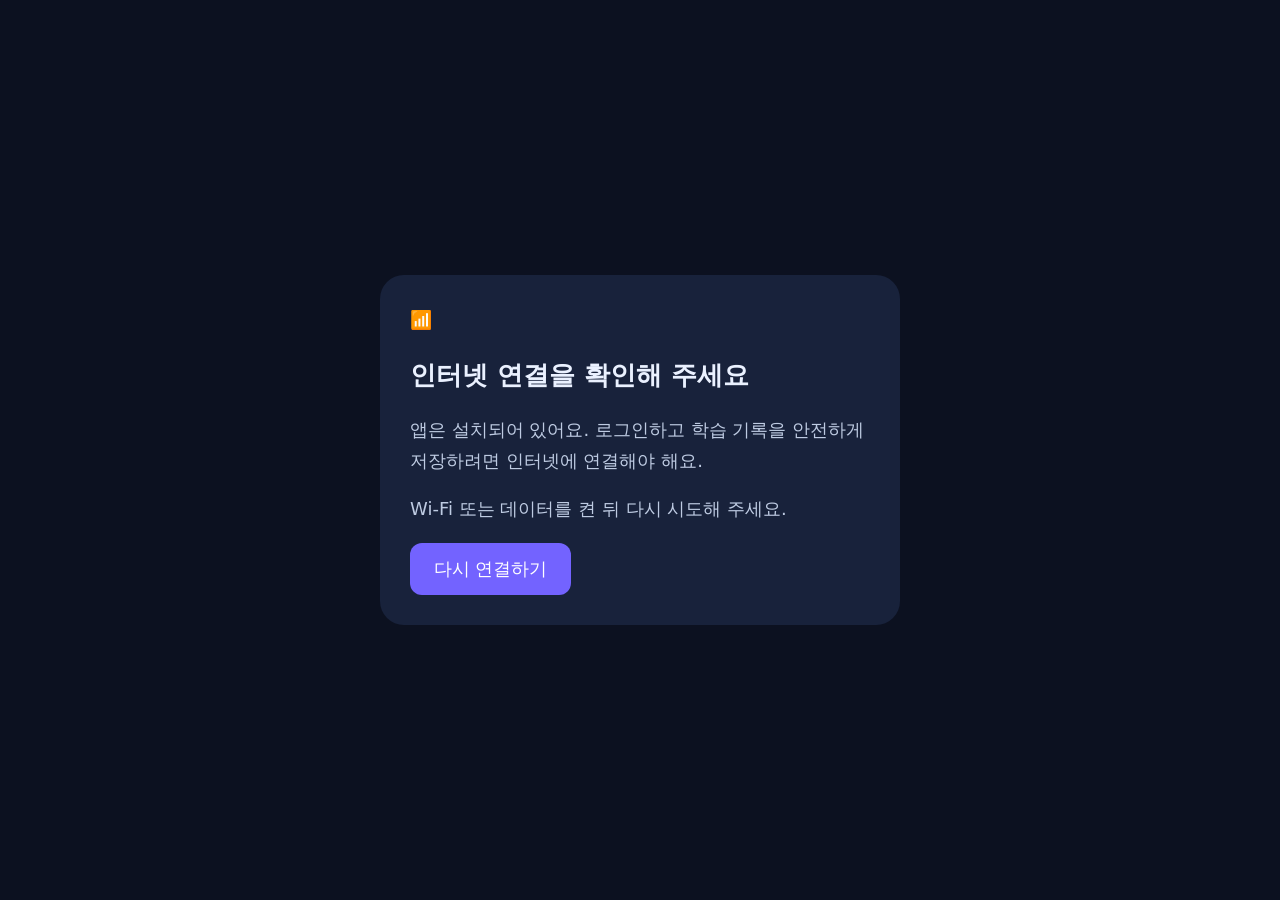
==== offline.html @ f6e74b42 "Publish Hanja Tier PWA with independent Firebase and self-study rankings" ====
<!doctype html>
<html lang="ko"><head><meta charset="utf-8"><meta name="viewport" content="width=device-width, initial-scale=1"><meta name="theme-color" content="#0c1120"><title>인터넷 연결 확인 · 한자 티어</title><style>body{margin:0;background:#0c1120;color:#eaf1ff;font:18px/1.7 system-ui,sans-serif;min-height:100vh;display:grid;place-items:center}main{max-width:460px;margin:24px;padding:30px;background:#18223b;border-radius:24px}h1{font-size:26px}p{color:#becbe2}button{padding:14px 24px;border:0;border-radius:12px;background:#7363ff;color:white;font-size:18px;cursor:pointer}</style></head><body><main><span aria-hidden="true">📶</span><h1>인터넷 연결을 확인해 주세요</h1><p>앱은 설치되어 있어요. 로그인하고 학습 기록을 안전하게 저장하려면 인터넷에 연결해야 해요.</p><p>Wi-Fi 또는 데이터를 켠 뒤 다시 시도해 주세요.</p><button id="retry">다시 연결하기</button></main><script>document.getElementById('retry').onclick=()=>location.reload();</script></body></html>
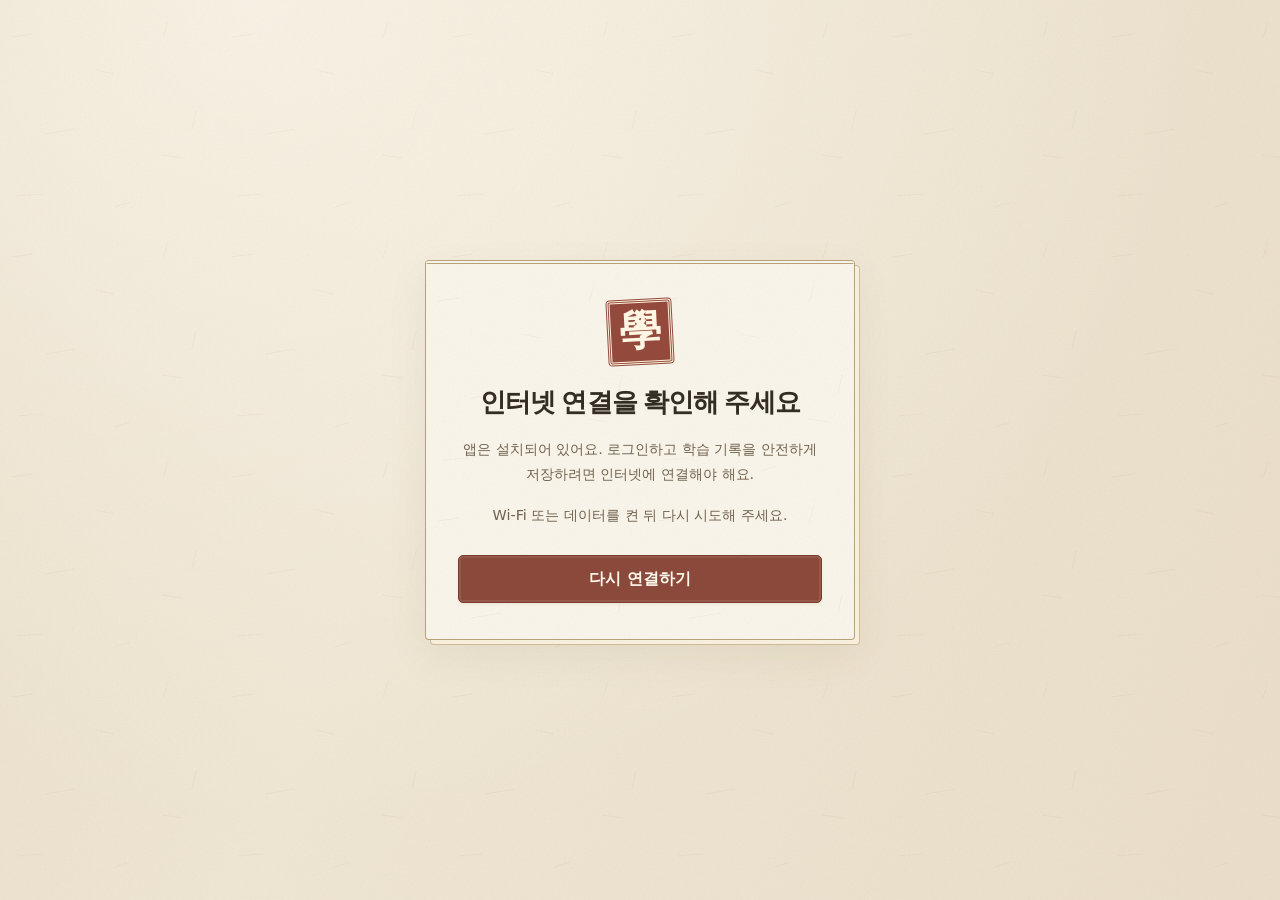
==== commit f5e910b3: "Style Hanja Tier with warm hanji paper, ink typography and seal accents" ====
--- a/offline.html
+++ b/offline.html
@@ -1,2 +1,2 @@
-<!doctype html>
-<html lang="ko"><head><meta charset="utf-8"><meta name="viewport" content="width=device-width, initial-scale=1"><meta name="theme-color" content="#0c1120"><title>인터넷 연결 확인 · 한자 티어</title><style>body{margin:0;background:#0c1120;color:#eaf1ff;font:18px/1.7 system-ui,sans-serif;min-height:100vh;display:grid;place-items:center}main{max-width:460px;margin:24px;padding:30px;background:#18223b;border-radius:24px}h1{font-size:26px}p{color:#becbe2}button{padding:14px 24px;border:0;border-radius:12px;background:#7363ff;color:white;font-size:18px;cursor:pointer}</style></head><body><main><span aria-hidden="true">📶</span><h1>인터넷 연결을 확인해 주세요</h1><p>앱은 설치되어 있어요. 로그인하고 학습 기록을 안전하게 저장하려면 인터넷에 연결해야 해요.</p><p>Wi-Fi 또는 데이터를 켠 뒤 다시 시도해 주세요.</p><button id="retry">다시 연결하기</button></main><script>document.getElementById('retry').onclick=()=>location.reload();</script></body></html>
+<!doctype html>
+<html lang="ko"><head><meta charset="utf-8"><meta name="viewport" content="width=device-width, initial-scale=1"><meta name="theme-color" content="#efe5d2"><title>인터넷 연결 확인 · 한자 티어</title><link rel="stylesheet" href="css/hanja.css"></head><body><div class="center"><main class="auth-card"><span class="brand-mark large" aria-hidden="true">學</span><h1 style="font-size:1.65rem;letter-spacing:-.03em">인터넷 연결을 확인해 주세요</h1><p class="note">앱은 설치되어 있어요. 로그인하고 학습 기록을 안전하게 저장하려면 인터넷에 연결해야 해요.</p><p class="note">Wi-Fi 또는 데이터를 켠 뒤 다시 시도해 주세요.</p><button class="btn primary" id="retry">다시 연결하기</button></main></div><script>document.getElementById('retry').onclick=()=>location.reload();</script></body></html>
--- a/css/hanja.css
+++ b/css/hanja.css
@@ -0,0 +1,155 @@
+/* 한지 서당: 따뜻한 종이, 먹빛 글씨, 인장과 쑥빛 강조색 */
+:root {
+  color-scheme: light;
+  --bg: #efe5d2;
+  --card: #faf5e9;
+  --card2: #eee3ce;
+  --line: #c9b995;
+  --text: #332d25;
+  --muted: #70624f;
+  --accent: #8b493b;
+  --accent2: #a65c45;
+  --good: #415d49;
+  --bad: #923d32;
+  --c-gold: #845329;
+  --serif: "Batang", "바탕", "Noto Serif KR", "Songti SC", serif;
+  --paper-grain: url("data:image/svg+xml,%3Csvg xmlns='http://www.w3.org/2000/svg' width='220' height='220' viewBox='0 0 220 220'%3E%3Cfilter id='n'%3E%3CfeTurbulence type='fractalNoise' baseFrequency='.62' numOctaves='3' stitchTiles='stitch'/%3E%3CfeColorMatrix type='saturate' values='0'/%3E%3C/filter%3E%3Crect width='100%25' height='100%25' filter='url(%23n)' opacity='.065'/%3E%3Cg stroke='%23816b42' stroke-width='.5' opacity='.12'%3E%3Cpath d='M12 37l21-3m63 36l18 4m54-53l-5 17M45 134l30-5m87 26l21 3M17 196l26-2m72 13l15-5m66-91l-4 18'/%3E%3C/g%3E%3C/svg%3E");
+}
+* { box-sizing: border-box; }
+html, body { margin: 0; min-height: 100%; color: var(--text); background: var(--bg); font-family: "Apple SD Gothic Neo", "Malgun Gothic", system-ui, sans-serif; line-height: 1.6; }
+body { background-image: var(--paper-grain), radial-gradient(ellipse at 20% 0, #fffaf0a6, transparent 65%), linear-gradient(110deg, #dacbb044, transparent 35%, #c6b18a22); }
+::selection { background: #d9c4a3; color: #332d25; }
+button, input, select { font: inherit; color: inherit; }
+button { cursor: pointer; }
+button:focus-visible, a:focus-visible, input:focus-visible, select:focus-visible { outline: 3px solid #526e5a; outline-offset: 3px; }
+.hidden { display: none !important; }
+.muted, .note { color: var(--muted); }
+.note { font-size: .9rem; line-height: 1.8; }
+.err { color: var(--bad); min-height: 1.2em; }
+.screen { min-height: 80vh; }
+.center { min-height: 100vh; display: flex; flex-direction: column; align-items: center; justify-content: center; padding: 24px; }
+
+/* 인장색 버튼과 종이 위의 입력란 */
+.btn { display: inline-flex; align-items: center; justify-content: center; gap: .4em; border: 1px solid #b8a580; background: #f4ecd9; border-radius: 5px; padding: .65em 1.1em; font-weight: 700; color: var(--text); box-shadow: 0 1px 1px #64522e0d; transition: background .15s, border-color .15s; }
+.btn:hover { border-color: #8a7554; background: #e8dac0; }
+.btn:disabled { opacity: .48; cursor: not-allowed; }
+.btn.primary { background: var(--accent); color: #fff8ec; border-color: #7b3c30; box-shadow: inset 0 0 0 2px #fff5df16, 0 2px 3px #70443112; }
+.btn.primary:hover { background: #743a2f; }
+.btn.good { background: var(--good); color: #fff8ec; border-color: #344c3a; }
+.btn.good:hover { background: #334b39; }
+.btn.ghost { background: transparent; }
+.btn.ghost:hover { background: #e9dcc5; }
+.btn.lg { padding: .85em 1.25em; font-size: 1.05rem; }
+.btn.sm { font-size: .84rem; padding: .5em .7em; }
+input, select { width: 100%; border: 1px solid #b6a37e; border-radius: 4px; background: #fffaf0; padding: .75em; margin-top: 6px; accent-color: var(--accent); }
+input::placeholder { color: #81715b; }
+label { display: block; margin: 15px 0; color: var(--muted); font-size: .92rem; }
+h1, h2, h3 { font-family: var(--serif); line-height: 1.5; font-weight: 700; letter-spacing: -.035em; word-break: keep-all; }
+h2 { margin-top: 0; }
+h3 { margin-top: 0; font-size: 1.18rem; }
+p { line-height: 1.8; }
+.panel { border: 1px solid var(--line); background-color: var(--card); background-image: var(--paper-grain); border-radius: 6px; padding: 26px; margin-bottom: 18px; box-shadow: 0 3px 10px #69543508, inset 0 0 24px #bd9f6608; }
+.page { max-width: 1100px; padding: 28px 24px 60px; margin: auto; }
+.grid2 { display: grid; grid-template-columns: 1fr 1fr; gap: 16px; }
+.grid2 .panel { margin-bottom: 0; }
+
+/* 낙관 모양의 표식과 서책 같은 표지 */
+.brand-mark { display: inline-flex; align-items: center; justify-content: center; width: 38px; height: 38px; border: 3px double #fff2dc; outline: 1px solid #934a3d; border-radius: 3px; background: #934a3d; color: #fff5e3; font-family: var(--serif); font-size: 25px; font-weight: bold; transform: rotate(-3deg); }
+.brand-mark.large { width: 64px; height: 64px; font-size: 42px; margin-bottom: 14px; }
+.brand { display: flex; align-items: center; gap: 13px; font-family: var(--serif); font-size: 1.3rem; font-weight: 800; white-space: nowrap; letter-spacing: .035em; }
+.topbar { display: flex; align-items: center; gap: 12px; padding: 18px max(22px,calc((100vw - 1052px)/2)); background-color: #f7efde; background-image: var(--paper-grain); border-bottom: 3px double #bcaa87; flex-wrap: wrap; }
+.top-me { margin-left: auto; color: #63543e; }
+.admin-tabs { display: flex; gap: 8px; flex-wrap: wrap; max-width: 1100px; margin: 24px auto 0; padding: 0 24px; }
+.admin-tabs .btn { border-radius: 4px; }
+.auth-card { position: relative; width: min(430px,100%); border: 1px solid #b6a17a; border-top: 4px double #b6a17a; background-color: var(--card); background-image: var(--paper-grain); border-radius: 4px; padding: 36px 32px; text-align: center; box-shadow: 5px 5px 0 -1px #f7eedc, 5px 5px 0 0 #cdbb99, 0 15px 40px #67512b15; }
+.auth-card h1 { margin: 5px 0; font-size: 2rem; letter-spacing: .12em; }
+.auth-card form { text-align: left; }
+.auth-card .btn { width: 100%; margin-top: 12px; }
+.login-chars { font-family: var(--serif); letter-spacing: 16px; font-size: 36px; color: #796542; margin: 22px 0 0; padding-left: 16px; }
+.demo-note { background: #eee0ba; padding: 12px; border-radius: 4px; color: #625025; }
+.a-head { display: flex; align-items: center; gap: 12px; flex-wrap: wrap; }
+.a-head h2 { margin: 0; }
+.sp { flex: 1; }
+.month-pill { display: inline-block; border: 1px solid #b7a78b; background: #eee3cf; border-radius: 3px; color: #6f5034; padding: 5px 12px; font-size: .8rem; font-weight: 700; letter-spacing: .03em; }
+.foot { display: flex; justify-content: flex-end; align-items: center; gap: 12px; margin-top: 24px; flex-wrap: wrap; }
+.tbl { width: 100%; border-collapse: collapse; font-size: .92rem; }
+.tbl th { text-align: left; color: #695739; font-weight: 700; white-space: nowrap; background: #ede2cc80; }
+.tbl th, .tbl td { padding: 15px 10px; border-bottom: 1px solid #d8c9ac; }
+.tbl td { white-space: nowrap; }
+.tbl tbody tr:hover { background: #e8dac233; }
+.empty { text-align: center !important; color: var(--muted); padding: 36px !important; }
+.modal-bg { position: fixed; inset: 0; background: #32271988; display: flex; align-items: center; justify-content: center; z-index: 80; padding: 20px; }
+.modal { background-color: var(--card); background-image: var(--paper-grain); border: 3px double #bca982; border-radius: 5px; padding: 28px; width: min(480px,100%); max-height: 90vh; overflow-y: auto; box-shadow: 0 14px 60px #30230f30; }
+.modal.wide { width: min(820px,100%); }
+#toast-root { position: fixed; bottom: 24px; left: 50%; transform: translateX(-50%); z-index: 100; width: min(90vw,520px); }
+.toast { padding: 14px 20px; background: #e3e8d8; color: #344b35; border: 1px solid #99ad8d; border-radius: 5px; margin-top: 8px; box-shadow: 0 4px 20px #493a1e22; }
+.toast.bad { background: #f3e1d5; color: #81372b; border-color: #cda28a; }
+#settings-form { max-width: 520px; }
+
+/* 한자 학습: 먹빛 글씨와 옅은 습자 격자 */
+.hj-steps { display: flex; gap: 6px; margin-bottom: 14px; flex-wrap: wrap; }
+.hj-steps span { padding: .3em .8em; border: 1px solid #d3c3a3; border-radius: 3px; background: #eee4d0; color: #766449; font-size: .85em; font-weight: 700; }
+.hj-steps span.on { background: var(--accent); border-color: var(--accent); color: #fff8ec; }
+.hj-steps span.done { background: #e1e6d8; border-color: #abb99b; color: var(--good); }
+.hj-card { display: grid; grid-template-columns: 200px minmax(0,1fr); gap: 24px; align-items: center; background: #f3ead7; border: 1px solid var(--line); border-radius: 4px; padding: 20px; }
+.hj-glyph { width: 200px; height: 200px; background-color: #fcf7eb; border: 1px solid #cbb998; border-radius: 2px; display: flex; align-items: center; justify-content: center; position: relative; overflow: hidden; background-image: linear-gradient(#b39b7040 1px,transparent 1px),linear-gradient(90deg,#b39b7040 1px,transparent 1px),var(--paper-grain); background-size: 100px 100px,100px 100px,220px 220px; background-position: -1px -1px; box-shadow: inset 0 0 20px #b8985d0d; }
+.hj-glyph .static { font-family: var(--serif); font-size: 150px; color: #302a22; line-height: 1; }
+.hj-info { min-width: 0; }
+.hj-info .hun { font-family: var(--serif); font-size: 2em; font-weight: 700; letter-spacing: -.03em; margin-top: 8px; }
+.hj-q { text-align: center; }
+.hj-q .prompt { font-size: 1.1em; color: var(--muted); margin-bottom: 8px; }
+.hj-q .big { font-family: var(--serif); font-size: 5em; font-weight: 700; line-height: 1.3; margin: 12px 0 24px; color: #302a22; }
+.hj-opts { display: grid; grid-template-columns: repeat(2,minmax(0,1fr)); gap: 12px; max-width: 560px; margin: 0 auto; }
+.hj-opts button { border: 1px solid #bbaa87; background: #f6eddb; border-radius: 4px; padding: 18px 10px; font-size: 1.25em; font-weight: 700; color: var(--text); box-shadow: 0 2px 0 #dacbab; }
+.hj-opts button:hover { border-color: #8b493b; background: #eadcc2; }
+.hj-opts button.ok { border-color: var(--good); background: #e1e6d8; }
+.hj-opts button.no { border-color: var(--bad); background: #f1ddd2; }
+.hj-progress { height: 6px; border-radius: 1px; background: #e0d3b8; overflow: hidden; margin: 14px 0 20px; }
+.hj-progress > i { display: block; height: 100%; background: #697b59; }
+.hj-chars { display: grid; grid-template-columns: repeat(auto-fill,minmax(64px,1fr)); gap: 8px; }
+.hj-chars div { background: #f0e6d1; border: 1px solid #d3c3a3; border-radius: 3px; padding: 8px 4px; text-align: center; }
+.hj-chars div b { display: block; font-family: var(--serif); font-size: 1.6em; }
+.hj-chars div span { font-size: .72em; color: var(--muted); }
+.hj-chars button { background: #f7efdf; border-color: #cbb995; box-shadow: 0 2px 1px #78633f0b; }
+.hj-chars button:hover { background: #e8dbc1; border-color: #8f7952; }
+.hj-chars button b { font-family: var(--serif); font-size: 1.7em; font-weight: 500; }
+.hj-words { display: flex; flex-direction: column; gap: 6px; margin-top: 16px; }
+.hj-words > div { display: grid; grid-template-columns: auto auto 1fr; gap: 10px; align-items: baseline; background: #fbf5e9; border: 1px solid #d6c7a9; border-radius: 3px; padding: 9px 12px; }
+.hj-words b { font-family: var(--serif); font-size: 1.35em; font-weight: 700; letter-spacing: .02em; }
+.hj-words b em { font-style: normal; color: #984332; }
+.hj-words .rd { font-weight: 700; }
+.hj-words .mn { color: var(--muted); font-size: .92em; word-break: keep-all; }
+.hj-banner { position: relative; border-top: 4px double #ab9771; background-color: #f4ecd9; background-image: var(--paper-grain),radial-gradient(ellipse at top right,#dac79633,transparent 60%); }
+.hj-banner h2 { font-size: clamp(1.6rem,4vw,2.3rem); margin: 20px 0 10px; }
+.hj-banner > p { color: #706049; }
+.hj-stats { display: grid; grid-template-columns: repeat(4,1fr); gap: 12px; margin: 28px 0 20px; }
+.hj-stats > div { display: flex; flex-direction: column; gap: 7px; padding: 16px; background: #fff9ed88; border: 1px solid #c9b995; border-radius: 4px; box-shadow: inset 0 2px 0 #fdf9f0; }
+.hj-stats small, .hj-stats span { color: #75634b; font-size: .85rem; }
+.hj-stats strong { font-size: 1.45rem; color: #423522; font-family: var(--serif); }
+.hj-focus, .hj-rank { margin-top: 16px; }
+.hj-focus { border-left: 4px solid #8b493b; background-color: #f8efdf; }
+.hj-track-tabs { display: flex; gap: 8px; flex-wrap: wrap; }
+.hj-table-wrap { overflow-x: auto; }
+.hj-me { background: #e3e7d8; }
+.hj-trace .static { color: #c5b99e; pointer-events: none; }
+.hj-trace canvas { position: absolute; inset: 0; width: 200px; height: 200px; touch-action: none; }
+.hj-result { text-align: center; }
+.hj-result .foot { justify-content: center; }
+#hj-answer-form { max-width: 360px; margin: 20px auto; display: grid; gap: 12px; }
+
+@media(max-width:680px) {
+  .page { padding: 20px 14px 40px; } .panel { padding: 20px 16px; }
+  .grid2 { grid-template-columns: 1fr; } .topbar { padding: 14px; gap: 8px; }
+  .brand { font-size: 1.05rem; } .top-me { font-size: .85rem; }
+  .topbar .btn { font-size: .75rem; } .admin-tabs { padding: 0 14px; gap: 5px; }
+  .admin-tabs .btn { font-size: .85rem; padding: .65em .85em; }
+  .modal { padding: 20px; } .auth-card { padding: 30px 22px; }
+  .hj-stats { grid-template-columns: repeat(2,1fr); } .hj-stats > div { padding: 12px; }
+  .hj-table-wrap table { min-width: 460px; }
+}
+@media(max-width:620px) {
+  .hj-card { grid-template-columns: minmax(0,1fr); justify-items: center; text-align: center; padding: 16px; }
+  .hj-info { width: 100%; } .hj-words > div { grid-template-columns: auto 1fr; text-align: left; }
+  .hj-words .mn { grid-column: 1 / -1; }
+}
+@media(prefers-reduced-motion:reduce) { .btn { transition: none; } }
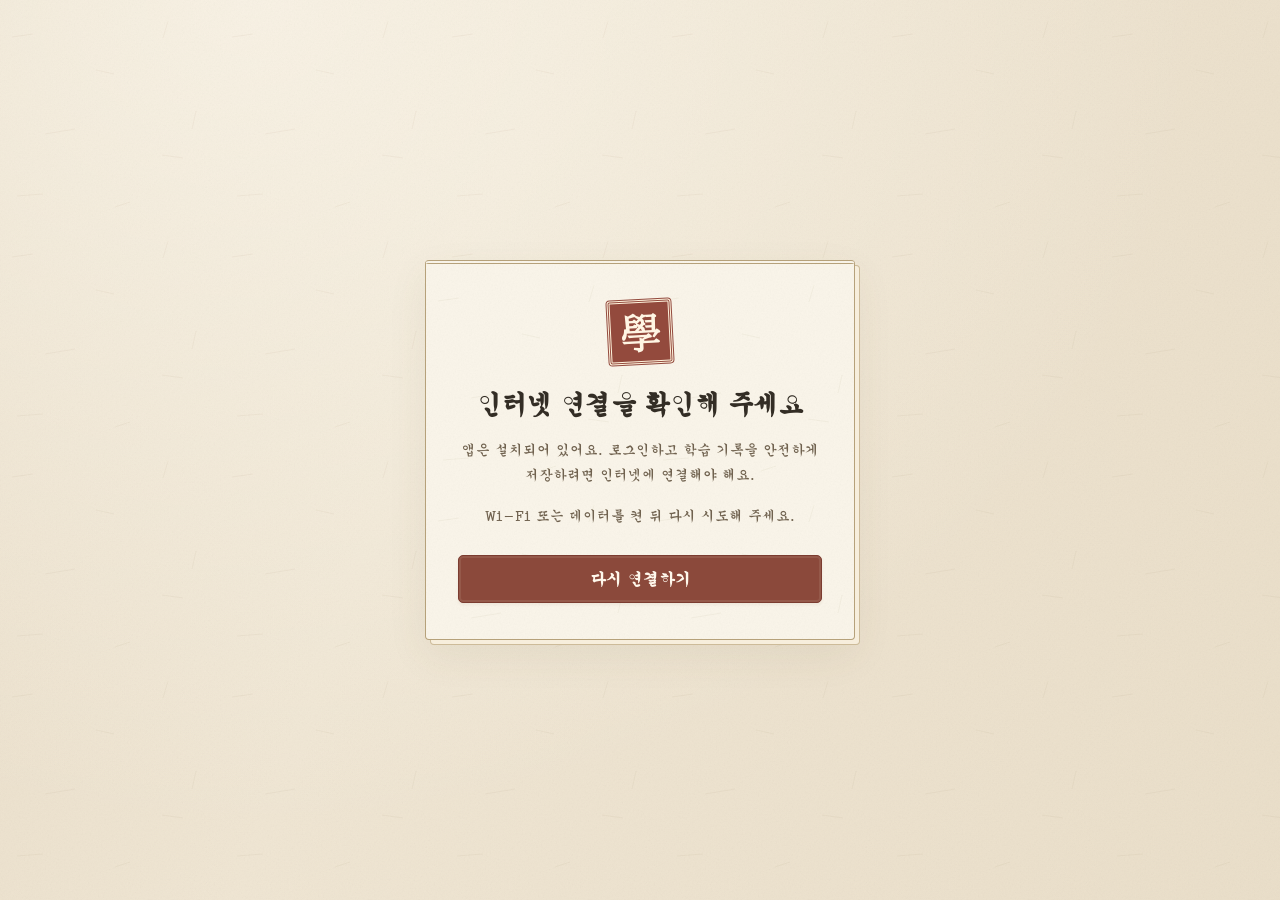
==== commit 92e68bc4: "Use Gungsuh font, limit daily study to two five-character batches, and require Korean stroke practic" ====
--- a/offline.html
+++ b/offline.html
@@ -1,2 +1,2 @@
-<!doctype html>
-<html lang="ko"><head><meta charset="utf-8"><meta name="viewport" content="width=device-width, initial-scale=1"><meta name="theme-color" content="#efe5d2"><title>인터넷 연결 확인 · 한자 티어</title><link rel="stylesheet" href="css/hanja.css"></head><body><div class="center"><main class="auth-card"><span class="brand-mark large" aria-hidden="true">學</span><h1 style="font-size:1.65rem;letter-spacing:-.03em">인터넷 연결을 확인해 주세요</h1><p class="note">앱은 설치되어 있어요. 로그인하고 학습 기록을 안전하게 저장하려면 인터넷에 연결해야 해요.</p><p class="note">Wi-Fi 또는 데이터를 켠 뒤 다시 시도해 주세요.</p><button class="btn primary" id="retry">다시 연결하기</button></main></div><script>document.getElementById('retry').onclick=()=>location.reload();</script></body></html>
+<!doctype html>
+<html lang="ko"><head><meta charset="utf-8"><meta name="viewport" content="width=device-width, initial-scale=1"><meta name="theme-color" content="#efe5d2"><title>인터넷 연결 확인 · 한자 티어</title><link rel="stylesheet" href="css/hanja.css?v=batch-1"></head><body><div class="center"><main class="auth-card"><span class="brand-mark large" aria-hidden="true">學</span><h1 style="font-size:1.65rem;letter-spacing:-.03em">인터넷 연결을 확인해 주세요</h1><p class="note">앱은 설치되어 있어요. 로그인하고 학습 기록을 안전하게 저장하려면 인터넷에 연결해야 해요.</p><p class="note">Wi-Fi 또는 데이터를 켠 뒤 다시 시도해 주세요.</p><button class="btn primary" id="retry">다시 연결하기</button></main></div><script>document.getElementById('retry').onclick=()=>location.reload();</script></body></html>
--- a/css/hanja.css
+++ b/css/hanja.css
@@ -1,155 +1,180 @@
-/* 한지 서당: 따뜻한 종이, 먹빛 글씨, 인장과 쑥빛 강조색 */
-:root {
-  color-scheme: light;
-  --bg: #efe5d2;
-  --card: #faf5e9;
-  --card2: #eee3ce;
-  --line: #c9b995;
-  --text: #332d25;
-  --muted: #70624f;
-  --accent: #8b493b;
-  --accent2: #a65c45;
-  --good: #415d49;
-  --bad: #923d32;
-  --c-gold: #845329;
-  --serif: "Batang", "바탕", "Noto Serif KR", "Songti SC", serif;
-  --paper-grain: url("data:image/svg+xml,%3Csvg xmlns='http://www.w3.org/2000/svg' width='220' height='220' viewBox='0 0 220 220'%3E%3Cfilter id='n'%3E%3CfeTurbulence type='fractalNoise' baseFrequency='.62' numOctaves='3' stitchTiles='stitch'/%3E%3CfeColorMatrix type='saturate' values='0'/%3E%3C/filter%3E%3Crect width='100%25' height='100%25' filter='url(%23n)' opacity='.065'/%3E%3Cg stroke='%23816b42' stroke-width='.5' opacity='.12'%3E%3Cpath d='M12 37l21-3m63 36l18 4m54-53l-5 17M45 134l30-5m87 26l21 3M17 196l26-2m72 13l15-5m66-91l-4 18'/%3E%3C/g%3E%3C/svg%3E");
-}
-* { box-sizing: border-box; }
-html, body { margin: 0; min-height: 100%; color: var(--text); background: var(--bg); font-family: "Apple SD Gothic Neo", "Malgun Gothic", system-ui, sans-serif; line-height: 1.6; }
-body { background-image: var(--paper-grain), radial-gradient(ellipse at 20% 0, #fffaf0a6, transparent 65%), linear-gradient(110deg, #dacbb044, transparent 35%, #c6b18a22); }
-::selection { background: #d9c4a3; color: #332d25; }
-button, input, select { font: inherit; color: inherit; }
-button { cursor: pointer; }
-button:focus-visible, a:focus-visible, input:focus-visible, select:focus-visible { outline: 3px solid #526e5a; outline-offset: 3px; }
-.hidden { display: none !important; }
-.muted, .note { color: var(--muted); }
-.note { font-size: .9rem; line-height: 1.8; }
-.err { color: var(--bad); min-height: 1.2em; }
-.screen { min-height: 80vh; }
-.center { min-height: 100vh; display: flex; flex-direction: column; align-items: center; justify-content: center; padding: 24px; }
-
-/* 인장색 버튼과 종이 위의 입력란 */
-.btn { display: inline-flex; align-items: center; justify-content: center; gap: .4em; border: 1px solid #b8a580; background: #f4ecd9; border-radius: 5px; padding: .65em 1.1em; font-weight: 700; color: var(--text); box-shadow: 0 1px 1px #64522e0d; transition: background .15s, border-color .15s; }
-.btn:hover { border-color: #8a7554; background: #e8dac0; }
-.btn:disabled { opacity: .48; cursor: not-allowed; }
-.btn.primary { background: var(--accent); color: #fff8ec; border-color: #7b3c30; box-shadow: inset 0 0 0 2px #fff5df16, 0 2px 3px #70443112; }
-.btn.primary:hover { background: #743a2f; }
-.btn.good { background: var(--good); color: #fff8ec; border-color: #344c3a; }
-.btn.good:hover { background: #334b39; }
-.btn.ghost { background: transparent; }
-.btn.ghost:hover { background: #e9dcc5; }
-.btn.lg { padding: .85em 1.25em; font-size: 1.05rem; }
-.btn.sm { font-size: .84rem; padding: .5em .7em; }
-input, select { width: 100%; border: 1px solid #b6a37e; border-radius: 4px; background: #fffaf0; padding: .75em; margin-top: 6px; accent-color: var(--accent); }
-input::placeholder { color: #81715b; }
-label { display: block; margin: 15px 0; color: var(--muted); font-size: .92rem; }
-h1, h2, h3 { font-family: var(--serif); line-height: 1.5; font-weight: 700; letter-spacing: -.035em; word-break: keep-all; }
-h2 { margin-top: 0; }
-h3 { margin-top: 0; font-size: 1.18rem; }
-p { line-height: 1.8; }
-.panel { border: 1px solid var(--line); background-color: var(--card); background-image: var(--paper-grain); border-radius: 6px; padding: 26px; margin-bottom: 18px; box-shadow: 0 3px 10px #69543508, inset 0 0 24px #bd9f6608; }
-.page { max-width: 1100px; padding: 28px 24px 60px; margin: auto; }
-.grid2 { display: grid; grid-template-columns: 1fr 1fr; gap: 16px; }
-.grid2 .panel { margin-bottom: 0; }
-
-/* 낙관 모양의 표식과 서책 같은 표지 */
-.brand-mark { display: inline-flex; align-items: center; justify-content: center; width: 38px; height: 38px; border: 3px double #fff2dc; outline: 1px solid #934a3d; border-radius: 3px; background: #934a3d; color: #fff5e3; font-family: var(--serif); font-size: 25px; font-weight: bold; transform: rotate(-3deg); }
-.brand-mark.large { width: 64px; height: 64px; font-size: 42px; margin-bottom: 14px; }
-.brand { display: flex; align-items: center; gap: 13px; font-family: var(--serif); font-size: 1.3rem; font-weight: 800; white-space: nowrap; letter-spacing: .035em; }
-.topbar { display: flex; align-items: center; gap: 12px; padding: 18px max(22px,calc((100vw - 1052px)/2)); background-color: #f7efde; background-image: var(--paper-grain); border-bottom: 3px double #bcaa87; flex-wrap: wrap; }
-.top-me { margin-left: auto; color: #63543e; }
-.admin-tabs { display: flex; gap: 8px; flex-wrap: wrap; max-width: 1100px; margin: 24px auto 0; padding: 0 24px; }
-.admin-tabs .btn { border-radius: 4px; }
-.auth-card { position: relative; width: min(430px,100%); border: 1px solid #b6a17a; border-top: 4px double #b6a17a; background-color: var(--card); background-image: var(--paper-grain); border-radius: 4px; padding: 36px 32px; text-align: center; box-shadow: 5px 5px 0 -1px #f7eedc, 5px 5px 0 0 #cdbb99, 0 15px 40px #67512b15; }
-.auth-card h1 { margin: 5px 0; font-size: 2rem; letter-spacing: .12em; }
-.auth-card form { text-align: left; }
-.auth-card .btn { width: 100%; margin-top: 12px; }
-.login-chars { font-family: var(--serif); letter-spacing: 16px; font-size: 36px; color: #796542; margin: 22px 0 0; padding-left: 16px; }
-.demo-note { background: #eee0ba; padding: 12px; border-radius: 4px; color: #625025; }
-.a-head { display: flex; align-items: center; gap: 12px; flex-wrap: wrap; }
-.a-head h2 { margin: 0; }
-.sp { flex: 1; }
-.month-pill { display: inline-block; border: 1px solid #b7a78b; background: #eee3cf; border-radius: 3px; color: #6f5034; padding: 5px 12px; font-size: .8rem; font-weight: 700; letter-spacing: .03em; }
-.foot { display: flex; justify-content: flex-end; align-items: center; gap: 12px; margin-top: 24px; flex-wrap: wrap; }
-.tbl { width: 100%; border-collapse: collapse; font-size: .92rem; }
-.tbl th { text-align: left; color: #695739; font-weight: 700; white-space: nowrap; background: #ede2cc80; }
-.tbl th, .tbl td { padding: 15px 10px; border-bottom: 1px solid #d8c9ac; }
-.tbl td { white-space: nowrap; }
-.tbl tbody tr:hover { background: #e8dac233; }
-.empty { text-align: center !important; color: var(--muted); padding: 36px !important; }
-.modal-bg { position: fixed; inset: 0; background: #32271988; display: flex; align-items: center; justify-content: center; z-index: 80; padding: 20px; }
-.modal { background-color: var(--card); background-image: var(--paper-grain); border: 3px double #bca982; border-radius: 5px; padding: 28px; width: min(480px,100%); max-height: 90vh; overflow-y: auto; box-shadow: 0 14px 60px #30230f30; }
-.modal.wide { width: min(820px,100%); }
-#toast-root { position: fixed; bottom: 24px; left: 50%; transform: translateX(-50%); z-index: 100; width: min(90vw,520px); }
-.toast { padding: 14px 20px; background: #e3e8d8; color: #344b35; border: 1px solid #99ad8d; border-radius: 5px; margin-top: 8px; box-shadow: 0 4px 20px #493a1e22; }
-.toast.bad { background: #f3e1d5; color: #81372b; border-color: #cda28a; }
-#settings-form { max-width: 520px; }
-
-/* 한자 학습: 먹빛 글씨와 옅은 습자 격자 */
-.hj-steps { display: flex; gap: 6px; margin-bottom: 14px; flex-wrap: wrap; }
-.hj-steps span { padding: .3em .8em; border: 1px solid #d3c3a3; border-radius: 3px; background: #eee4d0; color: #766449; font-size: .85em; font-weight: 700; }
-.hj-steps span.on { background: var(--accent); border-color: var(--accent); color: #fff8ec; }
-.hj-steps span.done { background: #e1e6d8; border-color: #abb99b; color: var(--good); }
-.hj-card { display: grid; grid-template-columns: 200px minmax(0,1fr); gap: 24px; align-items: center; background: #f3ead7; border: 1px solid var(--line); border-radius: 4px; padding: 20px; }
-.hj-glyph { width: 200px; height: 200px; background-color: #fcf7eb; border: 1px solid #cbb998; border-radius: 2px; display: flex; align-items: center; justify-content: center; position: relative; overflow: hidden; background-image: linear-gradient(#b39b7040 1px,transparent 1px),linear-gradient(90deg,#b39b7040 1px,transparent 1px),var(--paper-grain); background-size: 100px 100px,100px 100px,220px 220px; background-position: -1px -1px; box-shadow: inset 0 0 20px #b8985d0d; }
-.hj-glyph .static { font-family: var(--serif); font-size: 150px; color: #302a22; line-height: 1; }
-.hj-info { min-width: 0; }
-.hj-info .hun { font-family: var(--serif); font-size: 2em; font-weight: 700; letter-spacing: -.03em; margin-top: 8px; }
-.hj-q { text-align: center; }
-.hj-q .prompt { font-size: 1.1em; color: var(--muted); margin-bottom: 8px; }
-.hj-q .big { font-family: var(--serif); font-size: 5em; font-weight: 700; line-height: 1.3; margin: 12px 0 24px; color: #302a22; }
-.hj-opts { display: grid; grid-template-columns: repeat(2,minmax(0,1fr)); gap: 12px; max-width: 560px; margin: 0 auto; }
-.hj-opts button { border: 1px solid #bbaa87; background: #f6eddb; border-radius: 4px; padding: 18px 10px; font-size: 1.25em; font-weight: 700; color: var(--text); box-shadow: 0 2px 0 #dacbab; }
-.hj-opts button:hover { border-color: #8b493b; background: #eadcc2; }
-.hj-opts button.ok { border-color: var(--good); background: #e1e6d8; }
-.hj-opts button.no { border-color: var(--bad); background: #f1ddd2; }
-.hj-progress { height: 6px; border-radius: 1px; background: #e0d3b8; overflow: hidden; margin: 14px 0 20px; }
-.hj-progress > i { display: block; height: 100%; background: #697b59; }
-.hj-chars { display: grid; grid-template-columns: repeat(auto-fill,minmax(64px,1fr)); gap: 8px; }
-.hj-chars div { background: #f0e6d1; border: 1px solid #d3c3a3; border-radius: 3px; padding: 8px 4px; text-align: center; }
-.hj-chars div b { display: block; font-family: var(--serif); font-size: 1.6em; }
-.hj-chars div span { font-size: .72em; color: var(--muted); }
-.hj-chars button { background: #f7efdf; border-color: #cbb995; box-shadow: 0 2px 1px #78633f0b; }
-.hj-chars button:hover { background: #e8dbc1; border-color: #8f7952; }
-.hj-chars button b { font-family: var(--serif); font-size: 1.7em; font-weight: 500; }
-.hj-words { display: flex; flex-direction: column; gap: 6px; margin-top: 16px; }
-.hj-words > div { display: grid; grid-template-columns: auto auto 1fr; gap: 10px; align-items: baseline; background: #fbf5e9; border: 1px solid #d6c7a9; border-radius: 3px; padding: 9px 12px; }
-.hj-words b { font-family: var(--serif); font-size: 1.35em; font-weight: 700; letter-spacing: .02em; }
-.hj-words b em { font-style: normal; color: #984332; }
-.hj-words .rd { font-weight: 700; }
-.hj-words .mn { color: var(--muted); font-size: .92em; word-break: keep-all; }
-.hj-banner { position: relative; border-top: 4px double #ab9771; background-color: #f4ecd9; background-image: var(--paper-grain),radial-gradient(ellipse at top right,#dac79633,transparent 60%); }
-.hj-banner h2 { font-size: clamp(1.6rem,4vw,2.3rem); margin: 20px 0 10px; }
-.hj-banner > p { color: #706049; }
-.hj-stats { display: grid; grid-template-columns: repeat(4,1fr); gap: 12px; margin: 28px 0 20px; }
-.hj-stats > div { display: flex; flex-direction: column; gap: 7px; padding: 16px; background: #fff9ed88; border: 1px solid #c9b995; border-radius: 4px; box-shadow: inset 0 2px 0 #fdf9f0; }
-.hj-stats small, .hj-stats span { color: #75634b; font-size: .85rem; }
-.hj-stats strong { font-size: 1.45rem; color: #423522; font-family: var(--serif); }
-.hj-focus, .hj-rank { margin-top: 16px; }
-.hj-focus { border-left: 4px solid #8b493b; background-color: #f8efdf; }
-.hj-track-tabs { display: flex; gap: 8px; flex-wrap: wrap; }
-.hj-table-wrap { overflow-x: auto; }
-.hj-me { background: #e3e7d8; }
-.hj-trace .static { color: #c5b99e; pointer-events: none; }
-.hj-trace canvas { position: absolute; inset: 0; width: 200px; height: 200px; touch-action: none; }
-.hj-result { text-align: center; }
-.hj-result .foot { justify-content: center; }
-#hj-answer-form { max-width: 360px; margin: 20px auto; display: grid; gap: 12px; }
-
-@media(max-width:680px) {
-  .page { padding: 20px 14px 40px; } .panel { padding: 20px 16px; }
-  .grid2 { grid-template-columns: 1fr; } .topbar { padding: 14px; gap: 8px; }
-  .brand { font-size: 1.05rem; } .top-me { font-size: .85rem; }
-  .topbar .btn { font-size: .75rem; } .admin-tabs { padding: 0 14px; gap: 5px; }
-  .admin-tabs .btn { font-size: .85rem; padding: .65em .85em; }
-  .modal { padding: 20px; } .auth-card { padding: 30px 22px; }
-  .hj-stats { grid-template-columns: repeat(2,1fr); } .hj-stats > div { padding: 12px; }
-  .hj-table-wrap table { min-width: 460px; }
-}
-@media(max-width:620px) {
-  .hj-card { grid-template-columns: minmax(0,1fr); justify-items: center; text-align: center; padding: 16px; }
-  .hj-info { width: 100%; } .hj-words > div { grid-template-columns: auto 1fr; text-align: left; }
-  .hj-words .mn { grid-column: 1 / -1; }
-}
-@media(prefers-reduced-motion:reduce) { .btn { transition: none; } }
+@font-face { font-family: "Hanja Gungsuh"; src: url("../fonts/Gungsuh-Regular.woff2") format("woff2"); font-style: normal; font-weight: 400; font-display: swap; }
+/* 한지 서당: 따뜻한 종이, 먹빛 글씨, 인장과 쑥빛 강조색 */
+:root {
+  color-scheme: light;
+  --bg: #efe5d2;
+  --card: #faf5e9;
+  --card2: #eee3ce;
+  --line: #c9b995;
+  --text: #332d25;
+  --muted: #70624f;
+  --accent: #8b493b;
+  --accent2: #a65c45;
+  --good: #415d49;
+  --bad: #923d32;
+  --c-gold: #845329;
+  --serif: "Hanja Gungsuh", "Gungsuh", "궁서", serif;
+  --paper-grain: url("data:image/svg+xml,%3Csvg xmlns='http://www.w3.org/2000/svg' width='220' height='220' viewBox='0 0 220 220'%3E%3Cfilter id='n'%3E%3CfeTurbulence type='fractalNoise' baseFrequency='.62' numOctaves='3' stitchTiles='stitch'/%3E%3CfeColorMatrix type='saturate' values='0'/%3E%3C/filter%3E%3Crect width='100%25' height='100%25' filter='url(%23n)' opacity='.065'/%3E%3Cg stroke='%23816b42' stroke-width='.5' opacity='.12'%3E%3Cpath d='M12 37l21-3m63 36l18 4m54-53l-5 17M45 134l30-5m87 26l21 3M17 196l26-2m72 13l15-5m66-91l-4 18'/%3E%3C/g%3E%3C/svg%3E");
+}
+* { box-sizing: border-box; }
+html, body { margin: 0; min-height: 100%; color: var(--text); background: var(--bg); font-family: var(--serif); line-height: 1.6; }
+body { background-image: var(--paper-grain), radial-gradient(ellipse at 20% 0, #fffaf0a6, transparent 65%), linear-gradient(110deg, #dacbb044, transparent 35%, #c6b18a22); }
+::selection { background: #d9c4a3; color: #332d25; }
+button, input, select { font: inherit; color: inherit; }
+button { cursor: pointer; }
+button:focus-visible, a:focus-visible, input:focus-visible, select:focus-visible { outline: 3px solid #526e5a; outline-offset: 3px; }
+.hidden { display: none !important; }
+.muted, .note { color: var(--muted); }
+.note { font-size: .9rem; line-height: 1.8; }
+.err { color: var(--bad); min-height: 1.2em; }
+.screen { min-height: 80vh; }
+.center { min-height: 100vh; display: flex; flex-direction: column; align-items: center; justify-content: center; padding: 24px; }
+
+/* 인장색 버튼과 종이 위의 입력란 */
+.btn { display: inline-flex; align-items: center; justify-content: center; gap: .4em; border: 1px solid #b8a580; background: #f4ecd9; border-radius: 5px; padding: .65em 1.1em; font-weight: 700; color: var(--text); box-shadow: 0 1px 1px #64522e0d; transition: background .15s, border-color .15s; }
+.btn:hover { border-color: #8a7554; background: #e8dac0; }
+.btn:disabled { opacity: .48; cursor: not-allowed; }
+.btn.primary { background: var(--accent); color: #fff8ec; border-color: #7b3c30; box-shadow: inset 0 0 0 2px #fff5df16, 0 2px 3px #70443112; }
+.btn.primary:hover { background: #743a2f; }
+.btn.good { background: var(--good); color: #fff8ec; border-color: #344c3a; }
+.btn.good:hover { background: #334b39; }
+.btn.ghost { background: transparent; }
+.btn.ghost:hover { background: #e9dcc5; }
+.btn.lg { padding: .85em 1.25em; font-size: 1.05rem; }
+.btn.sm { font-size: .84rem; padding: .5em .7em; }
+input, select { width: 100%; border: 1px solid #b6a37e; border-radius: 4px; background: #fffaf0; padding: .75em; margin-top: 6px; accent-color: var(--accent); }
+input::placeholder { color: #81715b; }
+label { display: block; margin: 15px 0; color: var(--muted); font-size: .92rem; }
+h1, h2, h3 { font-family: var(--serif); line-height: 1.5; font-weight: 700; letter-spacing: -.035em; word-break: keep-all; }
+h2 { margin-top: 0; }
+h3 { margin-top: 0; font-size: 1.18rem; }
+p { line-height: 1.8; }
+.panel { border: 1px solid var(--line); background-color: var(--card); background-image: var(--paper-grain); border-radius: 6px; padding: 26px; margin-bottom: 18px; box-shadow: 0 3px 10px #69543508, inset 0 0 24px #bd9f6608; }
+.page { max-width: 1100px; padding: 28px 24px 60px; margin: auto; }
+.grid2 { display: grid; grid-template-columns: 1fr 1fr; gap: 16px; }
+.grid2 .panel { margin-bottom: 0; }
+
+/* 낙관 모양의 표식과 서책 같은 표지 */
+.brand-mark { display: inline-flex; align-items: center; justify-content: center; width: 38px; height: 38px; border: 3px double #fff2dc; outline: 1px solid #934a3d; border-radius: 3px; background: #934a3d; color: #fff5e3; font-family: var(--serif); font-size: 25px; font-weight: bold; transform: rotate(-3deg); }
+.brand-mark.large { width: 64px; height: 64px; font-size: 42px; margin-bottom: 14px; }
+.brand { display: flex; align-items: center; gap: 13px; font-family: var(--serif); font-size: 1.3rem; font-weight: 800; white-space: nowrap; letter-spacing: .035em; }
+.topbar { display: flex; align-items: center; gap: 12px; padding: 18px max(22px,calc((100vw - 1052px)/2)); background-color: #f7efde; background-image: var(--paper-grain); border-bottom: 3px double #bcaa87; flex-wrap: wrap; }
+.top-me { margin-left: auto; color: #63543e; }
+.admin-tabs { display: flex; gap: 8px; flex-wrap: wrap; max-width: 1100px; margin: 24px auto 0; padding: 0 24px; }
+.admin-tabs .btn { border-radius: 4px; }
+.auth-card { position: relative; width: min(430px,100%); border: 1px solid #b6a17a; border-top: 4px double #b6a17a; background-color: var(--card); background-image: var(--paper-grain); border-radius: 4px; padding: 36px 32px; text-align: center; box-shadow: 5px 5px 0 -1px #f7eedc, 5px 5px 0 0 #cdbb99, 0 15px 40px #67512b15; }
+.auth-card h1 { margin: 5px 0; font-size: 2rem; letter-spacing: .12em; }
+.auth-card form { text-align: left; }
+.auth-card .btn { width: 100%; margin-top: 12px; }
+.login-chars { font-family: var(--serif); letter-spacing: 16px; font-size: 36px; color: #796542; margin: 22px 0 0; padding-left: 16px; }
+.demo-note { background: #eee0ba; padding: 12px; border-radius: 4px; color: #625025; }
+.a-head { display: flex; align-items: center; gap: 12px; flex-wrap: wrap; }
+.a-head h2 { margin: 0; }
+.sp { flex: 1; }
+.month-pill { display: inline-block; border: 1px solid #b7a78b; background: #eee3cf; border-radius: 3px; color: #6f5034; padding: 5px 12px; font-size: .8rem; font-weight: 700; letter-spacing: .03em; }
+.foot { display: flex; justify-content: flex-end; align-items: center; gap: 12px; margin-top: 24px; flex-wrap: wrap; }
+.tbl { width: 100%; border-collapse: collapse; font-size: .92rem; }
+.tbl th { text-align: left; color: #695739; font-weight: 700; white-space: nowrap; background: #ede2cc80; }
+.tbl th, .tbl td { padding: 15px 10px; border-bottom: 1px solid #d8c9ac; }
+.tbl td { white-space: nowrap; }
+.tbl tbody tr:hover { background: #e8dac233; }
+.empty { text-align: center !important; color: var(--muted); padding: 36px !important; }
+.modal-bg { position: fixed; inset: 0; background: #32271988; display: flex; align-items: center; justify-content: center; z-index: 80; padding: 20px; }
+.modal { background-color: var(--card); background-image: var(--paper-grain); border: 3px double #bca982; border-radius: 5px; padding: 28px; width: min(480px,100%); max-height: 90vh; overflow-y: auto; box-shadow: 0 14px 60px #30230f30; }
+.modal.wide { width: min(820px,100%); }
+#toast-root { position: fixed; bottom: 24px; left: 50%; transform: translateX(-50%); z-index: 100; width: min(90vw,520px); }
+.toast { padding: 14px 20px; background: #e3e8d8; color: #344b35; border: 1px solid #99ad8d; border-radius: 5px; margin-top: 8px; box-shadow: 0 4px 20px #493a1e22; }
+.toast.bad { background: #f3e1d5; color: #81372b; border-color: #cda28a; }
+#settings-form { max-width: 520px; }
+
+/* 한자 학습: 먹빛 글씨와 옅은 습자 격자 */
+.hj-steps { display: flex; gap: 6px; margin-bottom: 14px; flex-wrap: wrap; }
+.hj-steps span { padding: .3em .8em; border: 1px solid #d3c3a3; border-radius: 3px; background: #eee4d0; color: #766449; font-size: .85em; font-weight: 700; }
+.hj-steps span.on { background: var(--accent); border-color: var(--accent); color: #fff8ec; }
+.hj-steps span.done { background: #e1e6d8; border-color: #abb99b; color: var(--good); }
+.hj-card { display: grid; grid-template-columns: 200px minmax(0,1fr); gap: 24px; align-items: center; background: #f3ead7; border: 1px solid var(--line); border-radius: 4px; padding: 20px; }
+.hj-glyph { width: 200px; height: 200px; background-color: #fcf7eb; border: 1px solid #cbb998; border-radius: 2px; display: flex; align-items: center; justify-content: center; position: relative; overflow: hidden; background-image: linear-gradient(#b39b7040 1px,transparent 1px),linear-gradient(90deg,#b39b7040 1px,transparent 1px),var(--paper-grain); background-size: 100px 100px,100px 100px,220px 220px; background-position: -1px -1px; box-shadow: inset 0 0 20px #b8985d0d; }
+.hj-glyph .static { font-family: var(--serif); font-size: 150px; color: #302a22; line-height: 1; }
+.hj-info { min-width: 0; }
+.hj-info .hun { font-family: var(--serif); font-size: 2em; font-weight: 700; letter-spacing: -.03em; margin-top: 8px; }
+.hj-q { text-align: center; }
+.hj-q .prompt { font-size: 1.1em; color: var(--muted); margin-bottom: 8px; }
+.hj-q .big { font-family: var(--serif); font-size: 5em; font-weight: 700; line-height: 1.3; margin: 12px 0 24px; color: #302a22; }
+.hj-opts { display: grid; grid-template-columns: repeat(2,minmax(0,1fr)); gap: 12px; max-width: 560px; margin: 0 auto; }
+.hj-opts button { border: 1px solid #bbaa87; background: #f6eddb; border-radius: 4px; padding: 18px 10px; font-size: 1.25em; font-weight: 700; color: var(--text); box-shadow: 0 2px 0 #dacbab; }
+.hj-opts button:hover { border-color: #8b493b; background: #eadcc2; }
+.hj-opts button.ok { border-color: var(--good); background: #e1e6d8; }
+.hj-opts button.no { border-color: var(--bad); background: #f1ddd2; }
+.hj-progress { height: 6px; border-radius: 1px; background: #e0d3b8; overflow: hidden; margin: 14px 0 20px; }
+.hj-progress > i { display: block; height: 100%; background: #697b59; }
+.hj-chars { display: grid; grid-template-columns: repeat(auto-fill,minmax(64px,1fr)); gap: 8px; }
+.hj-chars div { background: #f0e6d1; border: 1px solid #d3c3a3; border-radius: 3px; padding: 8px 4px; text-align: center; }
+.hj-chars div b { display: block; font-family: var(--serif); font-size: 1.6em; }
+.hj-chars div span { font-size: .72em; color: var(--muted); }
+.hj-chars button { background: #f7efdf; border-color: #cbb995; box-shadow: 0 2px 1px #78633f0b; }
+.hj-chars button:hover { background: #e8dbc1; border-color: #8f7952; }
+.hj-chars button b { font-family: var(--serif); font-size: 1.7em; font-weight: 500; }
+.hj-words { display: flex; flex-direction: column; gap: 6px; margin-top: 16px; }
+.hj-words > div { display: grid; grid-template-columns: auto auto 1fr; gap: 10px; align-items: baseline; background: #fbf5e9; border: 1px solid #d6c7a9; border-radius: 3px; padding: 9px 12px; }
+.hj-words b { font-family: var(--serif); font-size: 1.35em; font-weight: 700; letter-spacing: .02em; }
+.hj-words b em { font-style: normal; color: #984332; }
+.hj-words .rd { font-weight: 700; }
+.hj-words .mn { color: var(--muted); font-size: .92em; word-break: keep-all; }
+.hj-banner { position: relative; border-top: 4px double #ab9771; background-color: #f4ecd9; background-image: var(--paper-grain),radial-gradient(ellipse at top right,#dac79633,transparent 60%); }
+.hj-banner h2 { font-size: clamp(1.6rem,4vw,2.3rem); margin: 20px 0 10px; }
+.hj-banner > p { color: #706049; }
+.hj-stats { display: grid; grid-template-columns: repeat(4,1fr); gap: 12px; margin: 28px 0 20px; }
+.hj-stats > div { display: flex; flex-direction: column; gap: 7px; padding: 16px; background: #fff9ed88; border: 1px solid #c9b995; border-radius: 4px; box-shadow: inset 0 2px 0 #fdf9f0; }
+.hj-stats small, .hj-stats span { color: #75634b; font-size: .85rem; }
+.hj-stats strong { font-size: 1.45rem; color: #423522; font-family: var(--serif); }
+.hj-focus, .hj-rank { margin-top: 16px; }
+.hj-focus { border-left: 4px solid #8b493b; background-color: #f8efdf; }
+.hj-track-tabs { display: flex; gap: 8px; flex-wrap: wrap; }
+.hj-table-wrap { overflow-x: auto; }
+.hj-me { background: #e3e7d8; }
+.hj-trace .static { color: #c5b99e; pointer-events: none; }
+.hj-trace canvas { position: absolute; inset: 0; width: 200px; height: 200px; touch-action: none; }
+.hj-result { text-align: center; }
+.hj-result .foot { justify-content: center; }
+#hj-answer-form { max-width: 360px; margin: 20px auto; display: grid; gap: 12px; }
+
+@media(max-width:680px) {
+  .page { padding: 20px 14px 40px; } .panel { padding: 20px 16px; }
+  .grid2 { grid-template-columns: 1fr; } .topbar { padding: 14px; gap: 8px; }
+  .brand { font-size: 1.05rem; } .top-me { font-size: .85rem; }
+  .topbar .btn { font-size: .75rem; } .admin-tabs { padding: 0 14px; gap: 5px; }
+  .admin-tabs .btn { font-size: .85rem; padding: .65em .85em; }
+  .modal { padding: 20px; } .auth-card { padding: 30px 22px; }
+  .hj-stats { grid-template-columns: repeat(2,1fr); } .hj-stats > div { padding: 12px; }
+  .hj-table-wrap table { min-width: 460px; }
+}
+@media(max-width:620px) {
+  .hj-card { grid-template-columns: minmax(0,1fr); justify-items: center; text-align: center; padding: 16px; }
+  .hj-info { width: 100%; } .hj-words > div { grid-template-columns: auto 1fr; text-align: left; }
+  .hj-words .mn { grid-column: 1 / -1; }
+}
+@media(prefers-reduced-motion:reduce) { .btn { transition: none; } }
+
+/* 5자 묶음과 두 번의 획순 연습 */
+.hj-batches { display: grid; gap: 12px; margin: 18px 0; }
+.hj-batch { display: grid; grid-template-columns: 1fr auto; gap: 4px 12px; padding: 15px; background: #fcf7eb; border: 1px solid var(--line); border-radius: 4px; }
+.hj-batch .note { grid-column: 1; }
+.hj-batch .btn { grid-column: 2; grid-row: 1 / 3; }
+.hj-writing-card { grid-template-columns: minmax(240px,340px) minmax(0,1fr); }
+.hj-writing { width: 100%; text-align: center; }
+.hj-stroke-board { width: 100%; max-width: 340px; aspect-ratio: 1; margin: auto; border: 2px solid #b9a783; background: #fffaf0; touch-action: none; user-select: none; }
+.hj-stroke-board svg { display: block; width: 100%; height: 100%; touch-action: none; }
+.stroke-grid { fill: none; stroke: #cbb998; stroke-width: 2; stroke-dasharray: 12 10; }
+.stroke-outline { fill: #ded4c0; }
+.stroke-done { fill: #332d25; }
+.stroke-guide { fill: none; stroke: #a05a45; stroke-width: 9; stroke-dasharray: 18 12; stroke-linecap: round; }
+.stroke-start { fill: #934a3d; stroke: #fff7e5; stroke-width: 5; }
+.stroke-number { fill: #fff7e5; font: bold 42px sans-serif; text-anchor: middle; pointer-events: none; }
+.stroke-ink { fill: none; stroke: #415d49; stroke-width: 24; stroke-linecap: round; stroke-linejoin: round; pointer-events: none; }
+.hj-writing-actions { display: flex; justify-content: center; flex-wrap: wrap; gap: 8px; }
+.hj-pair-fields { display: grid; grid-template-columns: 1fr 1fr; gap: 18px; max-width: 850px; margin: auto; }
+.hj-pair-fields fieldset { min-width: 0; border: 1px solid var(--line); padding: 18px; border-radius: 4px; }
+.hj-pair-fields legend { padding: 0 10px; font-size: 1.2rem; }
+.hj-opts button[aria-pressed="true"] { background: #e0e7d8; border: 2px solid #415d49; box-shadow: inset 0 0 0 1px #415d49; }
+@media(max-width:750px) { .hj-writing-card { grid-template-columns: minmax(0,1fr); } .hj-writing { max-width: 340px; margin: auto; } }
+@media(max-width:520px) { .hj-pair-fields { grid-template-columns: 1fr; gap: 12px; } .hj-pair-fields fieldset { padding: 12px; } .hj-pair-fields .hj-opts button { padding: 12px 8px; } .hj-batch { grid-template-columns: 1fr; } .hj-batch .btn { grid-column: 1; grid-row: auto; margin-top: 8px; } }
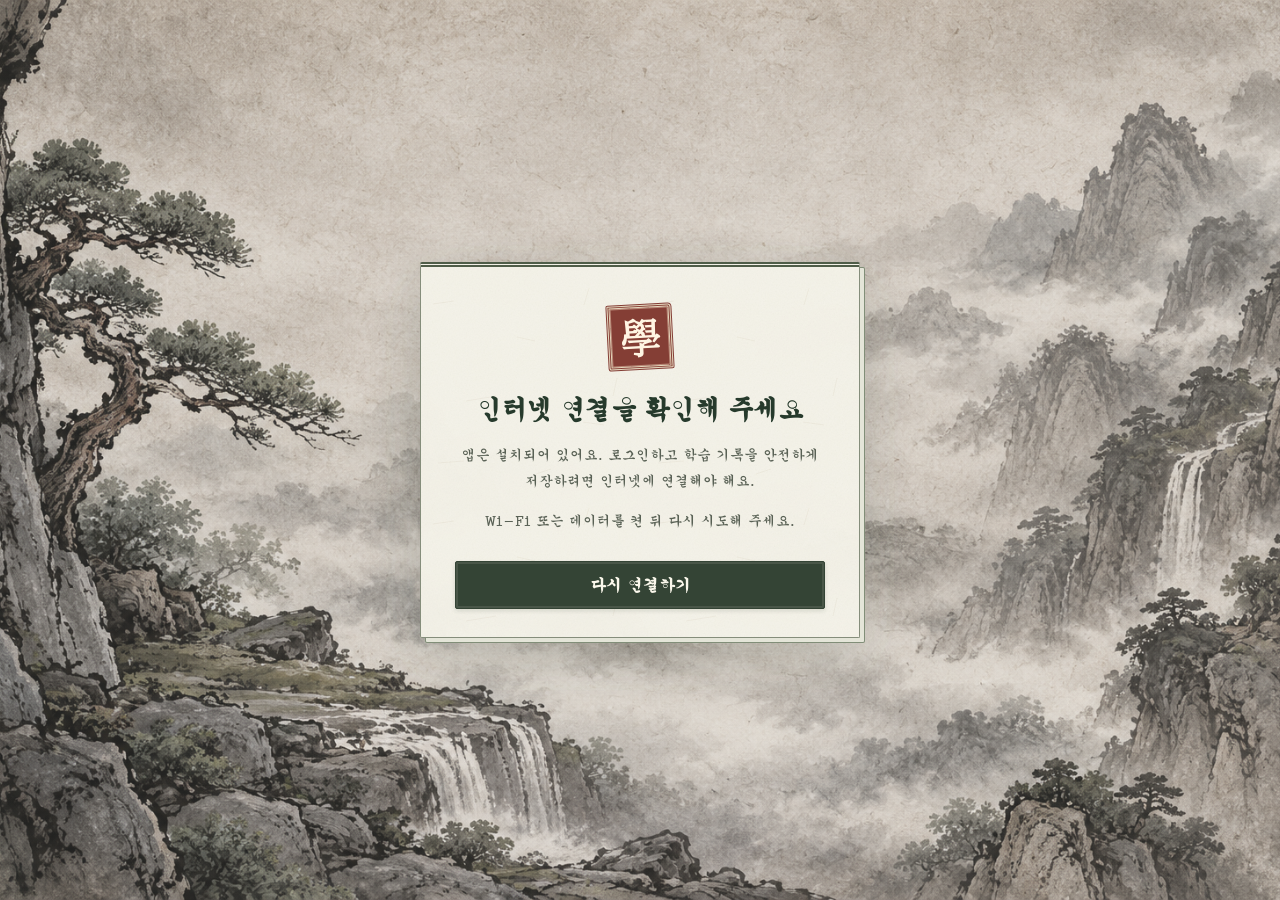
==== commit a39d8945: "Give Hanja Tier a dragon-free ink landscape theme with pine, mist, and mountain artwork" ====
--- a/offline.html
+++ b/offline.html
@@ -1,2 +1,3 @@
 <!doctype html>
-<html lang="ko"><head><meta charset="utf-8"><meta name="viewport" content="width=device-width, initial-scale=1"><meta name="theme-color" content="#efe5d2"><title>인터넷 연결 확인 · 한자 티어</title><link rel="stylesheet" href="css/hanja.css?v=batch-1"></head><body><div class="center"><main class="auth-card"><span class="brand-mark large" aria-hidden="true">學</span><h1 style="font-size:1.65rem;letter-spacing:-.03em">인터넷 연결을 확인해 주세요</h1><p class="note">앱은 설치되어 있어요. 로그인하고 학습 기록을 안전하게 저장하려면 인터넷에 연결해야 해요.</p><p class="note">Wi-Fi 또는 데이터를 켠 뒤 다시 시도해 주세요.</p><button class="btn primary" id="retry">다시 연결하기</button></main></div><script>document.getElementById('retry').onclick=()=>location.reload();</script></body></html>
+<html lang="ko"><head><meta charset="utf-8"><meta name="viewport" content="width=device-width, initial-scale=1"><meta name="theme-color" content="#2e3730"><title>인터넷 연결 확인 · 한자 티어</title><link rel="stylesheet" href="css/hanja.css?v=batch-1">
+  <link rel="stylesheet" href="css/ink-theme.css?v=ink-1"></head><body><div class="center"><main class="auth-card"><span class="brand-mark large" aria-hidden="true">學</span><h1 style="font-size:1.65rem;letter-spacing:-.03em">인터넷 연결을 확인해 주세요</h1><p class="note">앱은 설치되어 있어요. 로그인하고 학습 기록을 안전하게 저장하려면 인터넷에 연결해야 해요.</p><p class="note">Wi-Fi 또는 데이터를 켠 뒤 다시 시도해 주세요.</p><button class="btn primary" id="retry">다시 연결하기</button></main></div><script>document.getElementById('retry').onclick=()=>location.reload();</script></body></html>
--- a/css/ink-theme.css
+++ b/css/ink-theme.css
@@ -0,0 +1,124 @@
+/* 수묵 산수: 짙은 먹과 옅은 안개, 손으로 그린 소나무와 산. */
+:root {
+  --bg: #d9d8cd;
+  --card: #f5f3eb;
+  --card2: #e6e6da;
+  --line: #9c9f91;
+  --text: #282f2b;
+  --muted: #596155;
+  --accent: #343e36;
+  --accent2: #56634e;
+  --good: #455b47;
+  --bad: #913e35;
+  --c-gold: #6b5837;
+  --landscape: url("../assets/ink-landscape-v1.png");
+}
+html { background: var(--bg); }
+body {
+  background-color: var(--bg);
+  background-image: linear-gradient(#e5e5dc26,#e5e5dc26),var(--landscape);
+  background-size: cover;
+  background-position: center;
+  background-attachment: fixed;
+}
+::selection { background: #bdc7b5; color: #252d27; }
+.topbar {
+  background-color: #2e3730;
+  background-image: var(--paper-grain),linear-gradient(100deg,#202a23,#475046);
+  border-bottom: 3px double #777e69;
+  color: #faf5e8;
+  box-shadow: 0 4px 18px #18201b30;
+}
+.topbar .top-me { color: #e4e6d7; }
+.topbar .btn { color: #f0eedf; background: #ffffff08; border-color: #8c9684; }
+.topbar .btn:hover { background: #faf8ee1c; border-color: #e0e3d1; }
+.brand { letter-spacing: .12em; }
+.brand-mark { background: #843e35; outline-color: #843e35; border-color: #e5d7bd; border-radius: 1px 3px 1px 2px; box-shadow: inset 0 0 0 1px #b98877; }
+.page { padding-top: 30px; }
+.admin-tabs { gap: 10px; }
+.admin-tabs .btn { background: #f4f2e9f2; box-shadow: 0 2px 7px #222c2420; }
+.admin-tabs .btn.primary { background: var(--accent); }
+.panel {
+  background-color: #f5f3ebf7;
+  border-color: #989e8d;
+  border-radius: 2px;
+  box-shadow: 0 5px 18px #26342914,inset 0 0 0 4px #e5e4d83d;
+}
+.panel h3 { display: flex; align-items: center; gap: 10px; color: #2e3d30; }
+.hj-banner {
+  overflow: hidden;
+  border: 1px solid #818b77;
+  border-top: 4px double #58644d;
+  padding: 36px 32px 28px;
+  background-color: #e9e9de;
+  background-image: linear-gradient(90deg,#f5f3ebee 0%,#f5f3ebdb 38%,#f5f3eb94 70%,#f5f3eb18),var(--landscape);
+  background-size: cover;
+  background-position: center 66%;
+}
+.hj-banner h2 { color: #243329; text-shadow: 0 1px 6px #faf8ec; margin: 26px 0 12px; letter-spacing: .025em; }
+.hj-banner > p { color: #434f40; }
+.hj-banner .month-pill { border-color: #65705b; background: #f2f0e2d9; color: #3d4939; }
+.hj-banner .hj-stats { margin-top: 38px; }
+.hj-stats > div { background: #faf8eff0; border-color: #acb09e; box-shadow: inset 0 3px 0 #75826433; border-radius: 1px; }
+.hj-stats small,.hj-stats span { color: #55634f; }
+.hj-stats strong { color: #293c2e; }
+.auth-card {
+  width: min(440px,100%);
+  padding: 38px 34px 28px;
+  background-color: #f6f4eaf5;
+  border: 1px solid #858d7b;
+  border-top: 5px double #4f5d48;
+  border-radius: 2px;
+  box-shadow: 5px 5px 0 -1px #e4e5d8,5px 5px 0 0 #818e78,0 18px 60px #1b281e33;
+}
+.auth-card h1 { color: #263a2c; letter-spacing: .18em; }
+.login-chars { color: #52624b; font-size: 34px; border-top: 1px solid #9eaa915c; padding-top: 18px; }
+.auth-card form { margin-top: 20px; }
+.btn { border-color: #a0aa95; border-radius: 2px; background: #edf0e2; color: #303d2f; box-shadow: 0 1px 2px #1f30221c; }
+.btn:hover { background: #dce4d2; border-color: #697b60; }
+.btn.primary { color: #fbf8ec; background: #344435; border-color: #344435; box-shadow: inset 0 0 0 2px #f8f6e91a,0 2px 4px #21331e22; }
+.btn.primary:hover { background: #263929; border-color: #263929; }
+.btn.good { background: #4f6449; border-color: #40563b; }
+.btn.ghost:hover { background: #e2e9d8; }
+button:focus-visible,a:focus-visible,input:focus-visible,select:focus-visible { outline-color: #72452f; }
+input,select { background: #fcfbf2; border-color: #99a28c; border-radius: 2px; }
+input::placeholder { color: #67725e; }
+.month-pill { border-color: #a0aa91; background: #e9eddd; color: #455639; border-radius: 1px; }
+.ink-label { display: inline-flex; align-items: center; justify-content: center; flex: 0 0 28px; height: 28px; border: 1px solid #9b7565; color: #873f31; font-size: 19px; transform: rotate(-3deg); }
+.ink-result-mark { display: inline-flex; align-items: center; justify-content: center; width: 64px; height: 64px; margin: 12px; font-size: 42px; color: #8b4034; border: 4px double currentColor; transform: rotate(-5deg); }
+.hj-focus { border-left: 4px solid #536548; background-color: #f5f4e9; }
+.hj-steps span { background: #edf0e3; border-color: #aab498; color: #56654a; border-radius: 1px; }
+.hj-steps span.on { background: #46593e; border-color: #46593e; color: #fbf9ed; }
+.hj-steps span.done { background: #dce7d0; border-color: #a1b18c; color: #3d5534; }
+.hj-progress { height: 5px; background: #cdd6c0; }
+.hj-progress > i { background: #546b47; }
+.hj-batch,.hj-card { background: #edf0e4; border-color: #a6b298; border-radius: 2px; }
+.hj-words > div { background: #fafbf2; border-color: #c5cebb; border-radius: 1px; }
+.hj-words b em { color: #8f4538; }
+.hj-q .big,.hj-glyph .static { color: #27382b; }
+.hj-opts button { background: #f3f5e9; border-color: #a4b193; color: #2d3c2a; box-shadow: 0 2px 0 #cbd5c0; border-radius: 2px; }
+.hj-opts button:hover { background: #e1e9d7; border-color: #6b805c; }
+.hj-opts button[aria-pressed="true"] { background: #d4e2c7; border-color: #425c34; box-shadow: inset 0 0 0 1px #425c34; }
+.hj-chars div,.hj-chars button { background: #edf2e3; border-color: #bac7ab; }
+.hj-chars button:hover { background: #dce7cf; border-color: #728763; }
+.hj-glyph,.hj-stroke-board { background-color: #fafbf3; border-color: #a7b394; }
+.stroke-grid { stroke: #bfcbb0; }
+.stroke-outline { fill: #d8dfca; }
+.stroke-done { fill: #29382b; }
+.stroke-ink { stroke: #3f5b35; }
+.tbl th { color: #40553a; background: #e4ebd9; }
+.tbl th,.tbl td { border-bottom-color: #c6d0bc; }
+.tbl tbody tr:hover,.hj-me { background: #dce9cf7a; }
+.modal-bg { background: #17251cd6; }
+.modal { background-color: #f5f5e9; border-color: #8b9b7a; border-radius: 2px; }
+#scr-loading p { color: #243b29; padding: 8px 16px; background: #f4f3e8dd; border-radius: 2px; }
+@media(max-width:680px) {
+  body { background-position: 65% center; }
+  .page { padding-top: 20px; }
+  .hj-banner { padding: 26px 18px 20px; background-image: linear-gradient(90deg,#f5f3ebe6,#f5f3ebad),var(--landscape); background-position: 66% center; }
+  .hj-banner h2 { font-size: 1.8rem; }
+  .hj-banner .hj-stats { margin-top: 24px; }
+  .auth-card { padding: 30px 22px 24px; }
+  .admin-tabs { gap: 6px; }
+  .brand { letter-spacing: .04em; }
+}
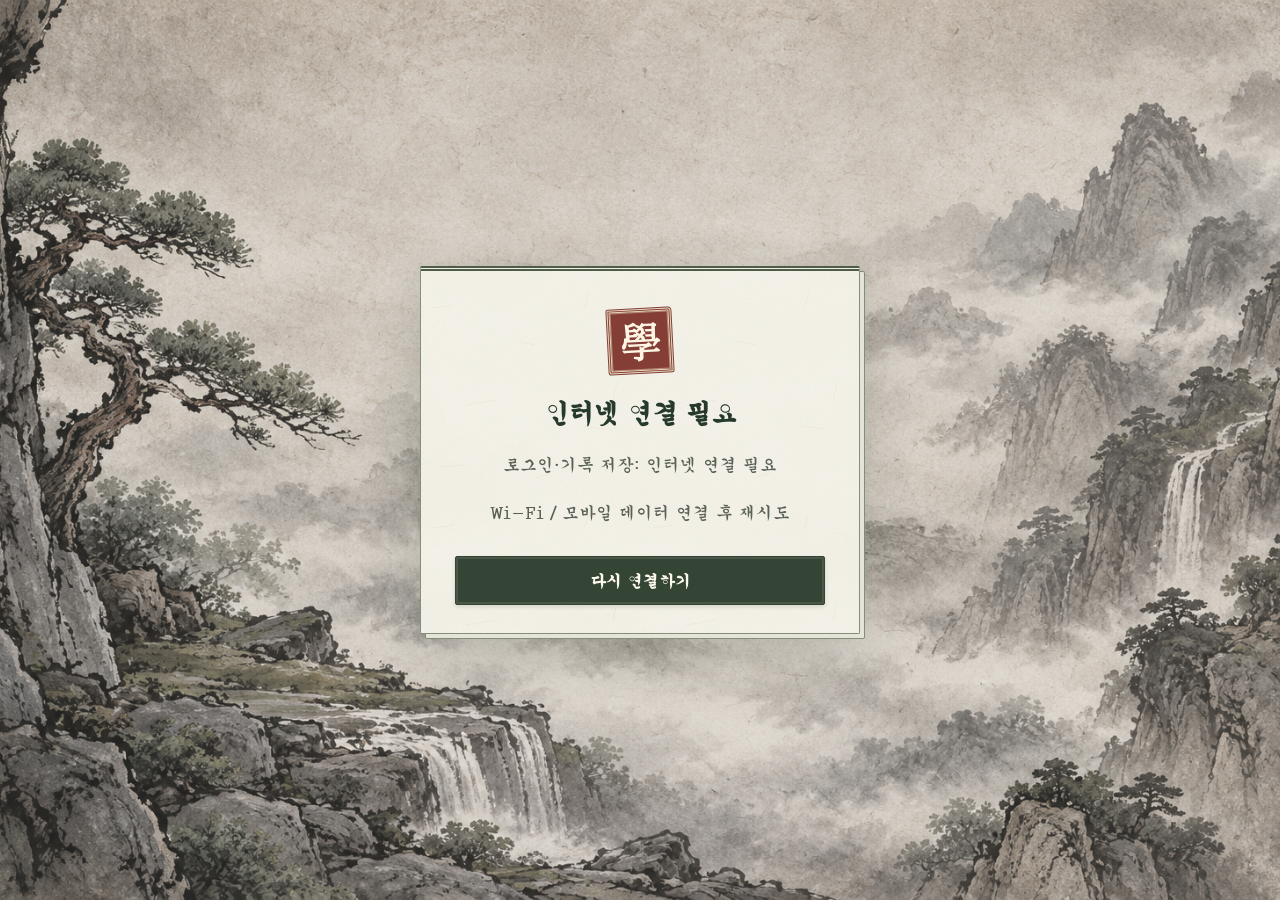
==== commit 5ac8a983: "Simplify Hanja interface copy and enlarge descriptive text by 2pt" ====
--- a/offline.html
+++ b/offline.html
@@ -1,3 +1,3 @@
-<!doctype html>
-<html lang="ko"><head><meta charset="utf-8"><meta name="viewport" content="width=device-width, initial-scale=1"><meta name="theme-color" content="#2e3730"><title>인터넷 연결 확인 · 한자 티어</title><link rel="stylesheet" href="css/hanja.css?v=batch-1">
-  <link rel="stylesheet" href="css/ink-theme.css?v=ink-1"></head><body><div class="center"><main class="auth-card"><span class="brand-mark large" aria-hidden="true">學</span><h1 style="font-size:1.65rem;letter-spacing:-.03em">인터넷 연결을 확인해 주세요</h1><p class="note">앱은 설치되어 있어요. 로그인하고 학습 기록을 안전하게 저장하려면 인터넷에 연결해야 해요.</p><p class="note">Wi-Fi 또는 데이터를 켠 뒤 다시 시도해 주세요.</p><button class="btn primary" id="retry">다시 연결하기</button></main></div><script>document.getElementById('retry').onclick=()=>location.reload();</script></body></html>
+<!doctype html>
+<html lang="ko"><head><meta charset="utf-8"><meta name="viewport" content="width=device-width, initial-scale=1"><meta name="theme-color" content="#2e3730"><title>인터넷 연결 확인 · 한자 티어</title><link rel="stylesheet" href="css/hanja.css?v=copy-1">
+  <link rel="stylesheet" href="css/ink-theme.css?v=ink-1"></head><body><div class="center"><main class="auth-card"><span class="brand-mark large" aria-hidden="true">學</span><h1 style="font-size:1.65rem;letter-spacing:-.03em">인터넷 연결 필요</h1><p class="note">로그인·기록 저장: 인터넷 연결 필요</p><p class="note">Wi-Fi / 모바일 데이터 연결 후 재시도</p><button class="btn primary" id="retry">다시 연결하기</button></main></div><script>document.getElementById('retry').onclick=()=>location.reload();</script></body></html>
--- a/css/hanja.css
+++ b/css/hanja.css
@@ -1,180 +1,181 @@
-@font-face { font-family: "Hanja Gungsuh"; src: url("../fonts/Gungsuh-Regular.woff2") format("woff2"); font-style: normal; font-weight: 400; font-display: swap; }
-/* 한지 서당: 따뜻한 종이, 먹빛 글씨, 인장과 쑥빛 강조색 */
-:root {
-  color-scheme: light;
-  --bg: #efe5d2;
-  --card: #faf5e9;
-  --card2: #eee3ce;
-  --line: #c9b995;
-  --text: #332d25;
-  --muted: #70624f;
-  --accent: #8b493b;
-  --accent2: #a65c45;
-  --good: #415d49;
-  --bad: #923d32;
-  --c-gold: #845329;
-  --serif: "Hanja Gungsuh", "Gungsuh", "궁서", serif;
-  --paper-grain: url("data:image/svg+xml,%3Csvg xmlns='http://www.w3.org/2000/svg' width='220' height='220' viewBox='0 0 220 220'%3E%3Cfilter id='n'%3E%3CfeTurbulence type='fractalNoise' baseFrequency='.62' numOctaves='3' stitchTiles='stitch'/%3E%3CfeColorMatrix type='saturate' values='0'/%3E%3C/filter%3E%3Crect width='100%25' height='100%25' filter='url(%23n)' opacity='.065'/%3E%3Cg stroke='%23816b42' stroke-width='.5' opacity='.12'%3E%3Cpath d='M12 37l21-3m63 36l18 4m54-53l-5 17M45 134l30-5m87 26l21 3M17 196l26-2m72 13l15-5m66-91l-4 18'/%3E%3C/g%3E%3C/svg%3E");
-}
-* { box-sizing: border-box; }
-html, body { margin: 0; min-height: 100%; color: var(--text); background: var(--bg); font-family: var(--serif); line-height: 1.6; }
-body { background-image: var(--paper-grain), radial-gradient(ellipse at 20% 0, #fffaf0a6, transparent 65%), linear-gradient(110deg, #dacbb044, transparent 35%, #c6b18a22); }
-::selection { background: #d9c4a3; color: #332d25; }
-button, input, select { font: inherit; color: inherit; }
-button { cursor: pointer; }
-button:focus-visible, a:focus-visible, input:focus-visible, select:focus-visible { outline: 3px solid #526e5a; outline-offset: 3px; }
-.hidden { display: none !important; }
-.muted, .note { color: var(--muted); }
-.note { font-size: .9rem; line-height: 1.8; }
-.err { color: var(--bad); min-height: 1.2em; }
-.screen { min-height: 80vh; }
-.center { min-height: 100vh; display: flex; flex-direction: column; align-items: center; justify-content: center; padding: 24px; }
-
-/* 인장색 버튼과 종이 위의 입력란 */
-.btn { display: inline-flex; align-items: center; justify-content: center; gap: .4em; border: 1px solid #b8a580; background: #f4ecd9; border-radius: 5px; padding: .65em 1.1em; font-weight: 700; color: var(--text); box-shadow: 0 1px 1px #64522e0d; transition: background .15s, border-color .15s; }
-.btn:hover { border-color: #8a7554; background: #e8dac0; }
-.btn:disabled { opacity: .48; cursor: not-allowed; }
-.btn.primary { background: var(--accent); color: #fff8ec; border-color: #7b3c30; box-shadow: inset 0 0 0 2px #fff5df16, 0 2px 3px #70443112; }
-.btn.primary:hover { background: #743a2f; }
-.btn.good { background: var(--good); color: #fff8ec; border-color: #344c3a; }
-.btn.good:hover { background: #334b39; }
-.btn.ghost { background: transparent; }
-.btn.ghost:hover { background: #e9dcc5; }
-.btn.lg { padding: .85em 1.25em; font-size: 1.05rem; }
-.btn.sm { font-size: .84rem; padding: .5em .7em; }
-input, select { width: 100%; border: 1px solid #b6a37e; border-radius: 4px; background: #fffaf0; padding: .75em; margin-top: 6px; accent-color: var(--accent); }
-input::placeholder { color: #81715b; }
-label { display: block; margin: 15px 0; color: var(--muted); font-size: .92rem; }
-h1, h2, h3 { font-family: var(--serif); line-height: 1.5; font-weight: 700; letter-spacing: -.035em; word-break: keep-all; }
-h2 { margin-top: 0; }
-h3 { margin-top: 0; font-size: 1.18rem; }
-p { line-height: 1.8; }
-.panel { border: 1px solid var(--line); background-color: var(--card); background-image: var(--paper-grain); border-radius: 6px; padding: 26px; margin-bottom: 18px; box-shadow: 0 3px 10px #69543508, inset 0 0 24px #bd9f6608; }
-.page { max-width: 1100px; padding: 28px 24px 60px; margin: auto; }
-.grid2 { display: grid; grid-template-columns: 1fr 1fr; gap: 16px; }
-.grid2 .panel { margin-bottom: 0; }
-
-/* 낙관 모양의 표식과 서책 같은 표지 */
-.brand-mark { display: inline-flex; align-items: center; justify-content: center; width: 38px; height: 38px; border: 3px double #fff2dc; outline: 1px solid #934a3d; border-radius: 3px; background: #934a3d; color: #fff5e3; font-family: var(--serif); font-size: 25px; font-weight: bold; transform: rotate(-3deg); }
-.brand-mark.large { width: 64px; height: 64px; font-size: 42px; margin-bottom: 14px; }
-.brand { display: flex; align-items: center; gap: 13px; font-family: var(--serif); font-size: 1.3rem; font-weight: 800; white-space: nowrap; letter-spacing: .035em; }
-.topbar { display: flex; align-items: center; gap: 12px; padding: 18px max(22px,calc((100vw - 1052px)/2)); background-color: #f7efde; background-image: var(--paper-grain); border-bottom: 3px double #bcaa87; flex-wrap: wrap; }
-.top-me { margin-left: auto; color: #63543e; }
-.admin-tabs { display: flex; gap: 8px; flex-wrap: wrap; max-width: 1100px; margin: 24px auto 0; padding: 0 24px; }
-.admin-tabs .btn { border-radius: 4px; }
-.auth-card { position: relative; width: min(430px,100%); border: 1px solid #b6a17a; border-top: 4px double #b6a17a; background-color: var(--card); background-image: var(--paper-grain); border-radius: 4px; padding: 36px 32px; text-align: center; box-shadow: 5px 5px 0 -1px #f7eedc, 5px 5px 0 0 #cdbb99, 0 15px 40px #67512b15; }
-.auth-card h1 { margin: 5px 0; font-size: 2rem; letter-spacing: .12em; }
-.auth-card form { text-align: left; }
-.auth-card .btn { width: 100%; margin-top: 12px; }
-.login-chars { font-family: var(--serif); letter-spacing: 16px; font-size: 36px; color: #796542; margin: 22px 0 0; padding-left: 16px; }
-.demo-note { background: #eee0ba; padding: 12px; border-radius: 4px; color: #625025; }
-.a-head { display: flex; align-items: center; gap: 12px; flex-wrap: wrap; }
-.a-head h2 { margin: 0; }
-.sp { flex: 1; }
-.month-pill { display: inline-block; border: 1px solid #b7a78b; background: #eee3cf; border-radius: 3px; color: #6f5034; padding: 5px 12px; font-size: .8rem; font-weight: 700; letter-spacing: .03em; }
-.foot { display: flex; justify-content: flex-end; align-items: center; gap: 12px; margin-top: 24px; flex-wrap: wrap; }
-.tbl { width: 100%; border-collapse: collapse; font-size: .92rem; }
-.tbl th { text-align: left; color: #695739; font-weight: 700; white-space: nowrap; background: #ede2cc80; }
-.tbl th, .tbl td { padding: 15px 10px; border-bottom: 1px solid #d8c9ac; }
-.tbl td { white-space: nowrap; }
-.tbl tbody tr:hover { background: #e8dac233; }
+@font-face { font-family: "Hanja Gungsuh"; src: url("../fonts/Gungsuh-Regular.woff2") format("woff2"); font-style: normal; font-weight: 400; font-display: swap; }
+/* 한지 서당: 따뜻한 종이, 먹빛 글씨, 인장과 쑥빛 강조색 */
+:root {
+  color-scheme: light;
+  --bg: #efe5d2;
+  --card: #faf5e9;
+  --card2: #eee3ce;
+  --line: #c9b995;
+  --text: #332d25;
+  --muted: #70624f;
+  --accent: #8b493b;
+  --accent2: #a65c45;
+  --good: #415d49;
+  --bad: #923d32;
+  --c-gold: #845329;
+  --serif: "Hanja Gungsuh", "Gungsuh", "궁서", serif;
+  --paper-grain: url("data:image/svg+xml,%3Csvg xmlns='http://www.w3.org/2000/svg' width='220' height='220' viewBox='0 0 220 220'%3E%3Cfilter id='n'%3E%3CfeTurbulence type='fractalNoise' baseFrequency='.62' numOctaves='3' stitchTiles='stitch'/%3E%3CfeColorMatrix type='saturate' values='0'/%3E%3C/filter%3E%3Crect width='100%25' height='100%25' filter='url(%23n)' opacity='.065'/%3E%3Cg stroke='%23816b42' stroke-width='.5' opacity='.12'%3E%3Cpath d='M12 37l21-3m63 36l18 4m54-53l-5 17M45 134l30-5m87 26l21 3M17 196l26-2m72 13l15-5m66-91l-4 18'/%3E%3C/g%3E%3C/svg%3E");
+}
+* { box-sizing: border-box; }
+html, body { margin: 0; min-height: 100%; color: var(--text); background: var(--bg); font-family: var(--serif); line-height: 1.6; }
+body { background-image: var(--paper-grain), radial-gradient(ellipse at 20% 0, #fffaf0a6, transparent 65%), linear-gradient(110deg, #dacbb044, transparent 35%, #c6b18a22); }
+::selection { background: #d9c4a3; color: #332d25; }
+button, input, select { font: inherit; color: inherit; }
+button { cursor: pointer; }
+button:focus-visible, a:focus-visible, input:focus-visible, select:focus-visible { outline: 3px solid #526e5a; outline-offset: 3px; }
+.hidden { display: none !important; }
+.muted, .note { color: var(--muted); }
+.note { font-size: calc(.9rem + 2pt); line-height: 1.8; }
+.err { color: var(--bad); min-height: 1.2em; }
+.screen { min-height: 80vh; }
+.center { min-height: 100vh; display: flex; flex-direction: column; align-items: center; justify-content: center; padding: 24px; }
+
+/* 인장색 버튼과 종이 위의 입력란 */
+.btn { display: inline-flex; align-items: center; justify-content: center; gap: .4em; border: 1px solid #b8a580; background: #f4ecd9; border-radius: 5px; padding: .65em 1.1em; font-weight: 700; color: var(--text); box-shadow: 0 1px 1px #64522e0d; transition: background .15s, border-color .15s; }
+.btn:hover { border-color: #8a7554; background: #e8dac0; }
+.btn:disabled { opacity: .48; cursor: not-allowed; }
+.btn.primary { background: var(--accent); color: #fff8ec; border-color: #7b3c30; box-shadow: inset 0 0 0 2px #fff5df16, 0 2px 3px #70443112; }
+.btn.primary:hover { background: #743a2f; }
+.btn.good { background: var(--good); color: #fff8ec; border-color: #344c3a; }
+.btn.good:hover { background: #334b39; }
+.btn.ghost { background: transparent; }
+.btn.ghost:hover { background: #e9dcc5; }
+.btn.lg { padding: .85em 1.25em; font-size: 1.05rem; }
+.btn.sm { font-size: .84rem; padding: .5em .7em; }
+input, select { width: 100%; border: 1px solid #b6a37e; border-radius: 4px; background: #fffaf0; padding: .75em; margin-top: 6px; accent-color: var(--accent); }
+input::placeholder { color: #81715b; }
+label { display: block; margin: 15px 0; color: var(--muted); font-size: calc(.92rem + 2pt); }
+h1, h2, h3 { font-family: var(--serif); line-height: 1.5; font-weight: 700; letter-spacing: -.035em; word-break: keep-all; }
+h2 { margin-top: 0; }
+h3 { margin-top: 0; font-size: 1.18rem; }
+p { font-size: calc(1rem + 2pt); line-height: 1.8; overflow-wrap: anywhere; }
+.panel { border: 1px solid var(--line); background-color: var(--card); background-image: var(--paper-grain); border-radius: 6px; padding: 26px; margin-bottom: 18px; box-shadow: 0 3px 10px #69543508, inset 0 0 24px #bd9f6608; }
+.page { max-width: 1100px; padding: 28px 24px 60px; margin: auto; }
+.grid2 { display: grid; grid-template-columns: 1fr 1fr; gap: 16px; }
+.grid2 .panel { margin-bottom: 0; }
+
+/* 낙관 모양의 표식과 서책 같은 표지 */
+.brand-mark { display: inline-flex; align-items: center; justify-content: center; width: 38px; height: 38px; border: 3px double #fff2dc; outline: 1px solid #934a3d; border-radius: 3px; background: #934a3d; color: #fff5e3; font-family: var(--serif); font-size: 25px; font-weight: bold; transform: rotate(-3deg); }
+.brand-mark.large { width: 64px; height: 64px; font-size: 42px; margin-bottom: 14px; }
+.brand { display: flex; align-items: center; gap: 13px; font-family: var(--serif); font-size: 1.3rem; font-weight: 800; white-space: nowrap; letter-spacing: .035em; }
+.topbar { display: flex; align-items: center; gap: 12px; padding: 18px max(22px,calc((100vw - 1052px)/2)); background-color: #f7efde; background-image: var(--paper-grain); border-bottom: 3px double #bcaa87; flex-wrap: wrap; }
+.top-me { margin-left: auto; color: #63543e; }
+.admin-tabs { display: flex; gap: 8px; flex-wrap: wrap; max-width: 1100px; margin: 24px auto 0; padding: 0 24px; }
+.admin-tabs .btn { border-radius: 4px; }
+.auth-card { position: relative; width: min(430px,100%); border: 1px solid #b6a17a; border-top: 4px double #b6a17a; background-color: var(--card); background-image: var(--paper-grain); border-radius: 4px; padding: 36px 32px; text-align: center; box-shadow: 5px 5px 0 -1px #f7eedc, 5px 5px 0 0 #cdbb99, 0 15px 40px #67512b15; }
+.auth-card h1 { margin: 5px 0; font-size: 2rem; letter-spacing: .12em; }
+.auth-card form { text-align: left; }
+.auth-card .btn { width: 100%; margin-top: 12px; }
+.login-chars { font-family: var(--serif); letter-spacing: 16px; font-size: 36px; color: #796542; margin: 22px 0 0; padding-left: 16px; }
+.demo-note { background: #eee0ba; padding: 12px; border-radius: 4px; color: #625025; }
+.a-head { display: flex; align-items: center; gap: 12px; flex-wrap: wrap; }
+.a-head h2 { margin: 0; }
+.sp { flex: 1; }
+.month-pill { display: inline-block; border: 1px solid #b7a78b; background: #eee3cf; border-radius: 3px; color: #6f5034; padding: 5px 12px; font-size: calc(.8rem + 2pt); font-weight: 700; letter-spacing: .03em; }
+.foot { display: flex; justify-content: flex-end; align-items: center; gap: 12px; margin-top: 24px; flex-wrap: wrap; }
+.tbl { width: 100%; border-collapse: collapse; font-size: calc(.92rem + 2pt); }
+.tbl th { text-align: left; color: #695739; font-weight: 700; white-space: nowrap; background: #ede2cc80; }
+.tbl th, .tbl td { padding: 15px 10px; border-bottom: 1px solid #d8c9ac; }
+.tbl td { white-space: nowrap; }
+.tbl tbody tr:hover { background: #e8dac233; }
 .empty { text-align: center !important; color: var(--muted); padding: 36px !important; }
-.modal-bg { position: fixed; inset: 0; background: #32271988; display: flex; align-items: center; justify-content: center; z-index: 80; padding: 20px; }
-.modal { background-color: var(--card); background-image: var(--paper-grain); border: 3px double #bca982; border-radius: 5px; padding: 28px; width: min(480px,100%); max-height: 90vh; overflow-y: auto; box-shadow: 0 14px 60px #30230f30; }
-.modal.wide { width: min(820px,100%); }
-#toast-root { position: fixed; bottom: 24px; left: 50%; transform: translateX(-50%); z-index: 100; width: min(90vw,520px); }
-.toast { padding: 14px 20px; background: #e3e8d8; color: #344b35; border: 1px solid #99ad8d; border-radius: 5px; margin-top: 8px; box-shadow: 0 4px 20px #493a1e22; }
-.toast.bad { background: #f3e1d5; color: #81372b; border-color: #cda28a; }
-#settings-form { max-width: 520px; }
-
-/* 한자 학습: 먹빛 글씨와 옅은 습자 격자 */
-.hj-steps { display: flex; gap: 6px; margin-bottom: 14px; flex-wrap: wrap; }
-.hj-steps span { padding: .3em .8em; border: 1px solid #d3c3a3; border-radius: 3px; background: #eee4d0; color: #766449; font-size: .85em; font-weight: 700; }
-.hj-steps span.on { background: var(--accent); border-color: var(--accent); color: #fff8ec; }
-.hj-steps span.done { background: #e1e6d8; border-color: #abb99b; color: var(--good); }
-.hj-card { display: grid; grid-template-columns: 200px minmax(0,1fr); gap: 24px; align-items: center; background: #f3ead7; border: 1px solid var(--line); border-radius: 4px; padding: 20px; }
-.hj-glyph { width: 200px; height: 200px; background-color: #fcf7eb; border: 1px solid #cbb998; border-radius: 2px; display: flex; align-items: center; justify-content: center; position: relative; overflow: hidden; background-image: linear-gradient(#b39b7040 1px,transparent 1px),linear-gradient(90deg,#b39b7040 1px,transparent 1px),var(--paper-grain); background-size: 100px 100px,100px 100px,220px 220px; background-position: -1px -1px; box-shadow: inset 0 0 20px #b8985d0d; }
-.hj-glyph .static { font-family: var(--serif); font-size: 150px; color: #302a22; line-height: 1; }
-.hj-info { min-width: 0; }
-.hj-info .hun { font-family: var(--serif); font-size: 2em; font-weight: 700; letter-spacing: -.03em; margin-top: 8px; }
-.hj-q { text-align: center; }
-.hj-q .prompt { font-size: 1.1em; color: var(--muted); margin-bottom: 8px; }
-.hj-q .big { font-family: var(--serif); font-size: 5em; font-weight: 700; line-height: 1.3; margin: 12px 0 24px; color: #302a22; }
-.hj-opts { display: grid; grid-template-columns: repeat(2,minmax(0,1fr)); gap: 12px; max-width: 560px; margin: 0 auto; }
-.hj-opts button { border: 1px solid #bbaa87; background: #f6eddb; border-radius: 4px; padding: 18px 10px; font-size: 1.25em; font-weight: 700; color: var(--text); box-shadow: 0 2px 0 #dacbab; }
-.hj-opts button:hover { border-color: #8b493b; background: #eadcc2; }
-.hj-opts button.ok { border-color: var(--good); background: #e1e6d8; }
-.hj-opts button.no { border-color: var(--bad); background: #f1ddd2; }
-.hj-progress { height: 6px; border-radius: 1px; background: #e0d3b8; overflow: hidden; margin: 14px 0 20px; }
-.hj-progress > i { display: block; height: 100%; background: #697b59; }
-.hj-chars { display: grid; grid-template-columns: repeat(auto-fill,minmax(64px,1fr)); gap: 8px; }
-.hj-chars div { background: #f0e6d1; border: 1px solid #d3c3a3; border-radius: 3px; padding: 8px 4px; text-align: center; }
-.hj-chars div b { display: block; font-family: var(--serif); font-size: 1.6em; }
-.hj-chars div span { font-size: .72em; color: var(--muted); }
-.hj-chars button { background: #f7efdf; border-color: #cbb995; box-shadow: 0 2px 1px #78633f0b; }
-.hj-chars button:hover { background: #e8dbc1; border-color: #8f7952; }
-.hj-chars button b { font-family: var(--serif); font-size: 1.7em; font-weight: 500; }
-.hj-words { display: flex; flex-direction: column; gap: 6px; margin-top: 16px; }
-.hj-words > div { display: grid; grid-template-columns: auto auto 1fr; gap: 10px; align-items: baseline; background: #fbf5e9; border: 1px solid #d6c7a9; border-radius: 3px; padding: 9px 12px; }
-.hj-words b { font-family: var(--serif); font-size: 1.35em; font-weight: 700; letter-spacing: .02em; }
-.hj-words b em { font-style: normal; color: #984332; }
-.hj-words .rd { font-weight: 700; }
-.hj-words .mn { color: var(--muted); font-size: .92em; word-break: keep-all; }
-.hj-banner { position: relative; border-top: 4px double #ab9771; background-color: #f4ecd9; background-image: var(--paper-grain),radial-gradient(ellipse at top right,#dac79633,transparent 60%); }
-.hj-banner h2 { font-size: clamp(1.6rem,4vw,2.3rem); margin: 20px 0 10px; }
-.hj-banner > p { color: #706049; }
-.hj-stats { display: grid; grid-template-columns: repeat(4,1fr); gap: 12px; margin: 28px 0 20px; }
-.hj-stats > div { display: flex; flex-direction: column; gap: 7px; padding: 16px; background: #fff9ed88; border: 1px solid #c9b995; border-radius: 4px; box-shadow: inset 0 2px 0 #fdf9f0; }
-.hj-stats small, .hj-stats span { color: #75634b; font-size: .85rem; }
-.hj-stats strong { font-size: 1.45rem; color: #423522; font-family: var(--serif); }
-.hj-focus, .hj-rank { margin-top: 16px; }
-.hj-focus { border-left: 4px solid #8b493b; background-color: #f8efdf; }
-.hj-track-tabs { display: flex; gap: 8px; flex-wrap: wrap; }
-.hj-table-wrap { overflow-x: auto; }
-.hj-me { background: #e3e7d8; }
-.hj-trace .static { color: #c5b99e; pointer-events: none; }
-.hj-trace canvas { position: absolute; inset: 0; width: 200px; height: 200px; touch-action: none; }
-.hj-result { text-align: center; }
-.hj-result .foot { justify-content: center; }
-#hj-answer-form { max-width: 360px; margin: 20px auto; display: grid; gap: 12px; }
-
-@media(max-width:680px) {
-  .page { padding: 20px 14px 40px; } .panel { padding: 20px 16px; }
-  .grid2 { grid-template-columns: 1fr; } .topbar { padding: 14px; gap: 8px; }
-  .brand { font-size: 1.05rem; } .top-me { font-size: .85rem; }
-  .topbar .btn { font-size: .75rem; } .admin-tabs { padding: 0 14px; gap: 5px; }
-  .admin-tabs .btn { font-size: .85rem; padding: .65em .85em; }
-  .modal { padding: 20px; } .auth-card { padding: 30px 22px; }
-  .hj-stats { grid-template-columns: repeat(2,1fr); } .hj-stats > div { padding: 12px; }
-  .hj-table-wrap table { min-width: 460px; }
-}
-@media(max-width:620px) {
-  .hj-card { grid-template-columns: minmax(0,1fr); justify-items: center; text-align: center; padding: 16px; }
-  .hj-info { width: 100%; } .hj-words > div { grid-template-columns: auto 1fr; text-align: left; }
-  .hj-words .mn { grid-column: 1 / -1; }
-}
-@media(prefers-reduced-motion:reduce) { .btn { transition: none; } }
-
-/* 5자 묶음과 두 번의 획순 연습 */
-.hj-batches { display: grid; gap: 12px; margin: 18px 0; }
-.hj-batch { display: grid; grid-template-columns: 1fr auto; gap: 4px 12px; padding: 15px; background: #fcf7eb; border: 1px solid var(--line); border-radius: 4px; }
-.hj-batch .note { grid-column: 1; }
-.hj-batch .btn { grid-column: 2; grid-row: 1 / 3; }
-.hj-writing-card { grid-template-columns: minmax(240px,340px) minmax(0,1fr); }
-.hj-writing { width: 100%; text-align: center; }
-.hj-stroke-board { width: 100%; max-width: 340px; aspect-ratio: 1; margin: auto; border: 2px solid #b9a783; background: #fffaf0; touch-action: none; user-select: none; }
-.hj-stroke-board svg { display: block; width: 100%; height: 100%; touch-action: none; }
-.stroke-grid { fill: none; stroke: #cbb998; stroke-width: 2; stroke-dasharray: 12 10; }
-.stroke-outline { fill: #ded4c0; }
-.stroke-done { fill: #332d25; }
-.stroke-guide { fill: none; stroke: #a05a45; stroke-width: 9; stroke-dasharray: 18 12; stroke-linecap: round; }
-.stroke-start { fill: #934a3d; stroke: #fff7e5; stroke-width: 5; }
-.stroke-number { fill: #fff7e5; font: bold 42px sans-serif; text-anchor: middle; pointer-events: none; }
-.stroke-ink { fill: none; stroke: #415d49; stroke-width: 24; stroke-linecap: round; stroke-linejoin: round; pointer-events: none; }
-.hj-writing-actions { display: flex; justify-content: center; flex-wrap: wrap; gap: 8px; }
-.hj-pair-fields { display: grid; grid-template-columns: 1fr 1fr; gap: 18px; max-width: 850px; margin: auto; }
-.hj-pair-fields fieldset { min-width: 0; border: 1px solid var(--line); padding: 18px; border-radius: 4px; }
-.hj-pair-fields legend { padding: 0 10px; font-size: 1.2rem; }
-.hj-opts button[aria-pressed="true"] { background: #e0e7d8; border: 2px solid #415d49; box-shadow: inset 0 0 0 1px #415d49; }
-@media(max-width:750px) { .hj-writing-card { grid-template-columns: minmax(0,1fr); } .hj-writing { max-width: 340px; margin: auto; } }
-@media(max-width:520px) { .hj-pair-fields { grid-template-columns: 1fr; gap: 12px; } .hj-pair-fields fieldset { padding: 12px; } .hj-pair-fields .hj-opts button { padding: 12px 8px; } .hj-batch { grid-template-columns: 1fr; } .hj-batch .btn { grid-column: 1; grid-row: auto; margin-top: 8px; } }
+.modal-bg { position: fixed; inset: 0; background: #32271988; display: flex; align-items: center; justify-content: center; z-index: 80; padding: 20px; }
+.modal { background-color: var(--card); background-image: var(--paper-grain); border: 3px double #bca982; border-radius: 5px; padding: 28px; width: min(480px,100%); max-height: 90vh; overflow-y: auto; box-shadow: 0 14px 60px #30230f30; }
+.modal.wide { width: min(820px,100%); }
+#toast-root { position: fixed; bottom: 24px; left: 50%; transform: translateX(-50%); z-index: 100; width: min(90vw,520px); }
+.toast { padding: 14px 20px; background: #e3e8d8; color: #344b35; border: 1px solid #99ad8d; border-radius: 5px; margin-top: 8px; box-shadow: 0 4px 20px #493a1e22; }
+.toast.bad { background: #f3e1d5; color: #81372b; border-color: #cda28a; }
+#settings-form { max-width: 520px; }
+
+/* 한자 학습: 먹빛 글씨와 옅은 습자 격자 */
+.hj-steps { display: flex; gap: 6px; margin-bottom: 14px; flex-wrap: wrap; }
+.hj-steps span { padding: .3em .8em; border: 1px solid #d3c3a3; border-radius: 3px; background: #eee4d0; color: #766449; font-size: calc(.85rem + 2pt); font-weight: 700; }
+.hj-steps span.on { background: var(--accent); border-color: var(--accent); color: #fff8ec; }
+.hj-steps span.done { background: #e1e6d8; border-color: #abb99b; color: var(--good); }
+.hj-card { display: grid; grid-template-columns: 200px minmax(0,1fr); gap: 24px; align-items: center; background: #f3ead7; border: 1px solid var(--line); border-radius: 4px; padding: 20px; }
+.hj-glyph { width: 200px; height: 200px; background-color: #fcf7eb; border: 1px solid #cbb998; border-radius: 2px; display: flex; align-items: center; justify-content: center; position: relative; overflow: hidden; background-image: linear-gradient(#b39b7040 1px,transparent 1px),linear-gradient(90deg,#b39b7040 1px,transparent 1px),var(--paper-grain); background-size: 100px 100px,100px 100px,220px 220px; background-position: -1px -1px; box-shadow: inset 0 0 20px #b8985d0d; }
+.hj-glyph .static { font-family: var(--serif); font-size: 150px; color: #302a22; line-height: 1; }
+.hj-info { min-width: 0; }
+.hj-info .hun { font-family: var(--serif); font-size: 2em; font-weight: 700; letter-spacing: -.03em; margin-top: 8px; }
+.hj-q { text-align: center; }
+.hj-q .prompt { font-size: calc(1.1rem + 2pt); color: var(--muted); margin-bottom: 8px; }
+.hj-q .big { font-family: var(--serif); font-size: 5em; font-weight: 700; line-height: 1.3; margin: 12px 0 24px; color: #302a22; }
+.hj-opts { display: grid; grid-template-columns: repeat(2,minmax(0,1fr)); gap: 12px; max-width: 560px; margin: 0 auto; }
+.hj-opts button { border: 1px solid #bbaa87; background: #f6eddb; border-radius: 4px; padding: 18px 10px; font-size: 1.25em; font-weight: 700; color: var(--text); box-shadow: 0 2px 0 #dacbab; }
+.hj-opts button:hover { border-color: #8b493b; background: #eadcc2; }
+.hj-opts button.ok { border-color: var(--good); background: #e1e6d8; }
+.hj-opts button.no { border-color: var(--bad); background: #f1ddd2; }
+.hj-progress { height: 6px; border-radius: 1px; background: #e0d3b8; overflow: hidden; margin: 14px 0 20px; }
+.hj-progress > i { display: block; height: 100%; background: #697b59; }
+.hj-chars:has(> .note) { display: block; }
+.hj-chars { display: grid; grid-template-columns: repeat(auto-fill,minmax(64px,1fr)); gap: 8px; }
+.hj-chars div { background: #f0e6d1; border: 1px solid #d3c3a3; border-radius: 3px; padding: 8px 4px; text-align: center; }
+.hj-chars div b { display: block; font-family: var(--serif); font-size: 1.6em; }
+.hj-chars div span { font-size: calc(.72rem + 2pt); color: var(--muted); }
+.hj-chars button { background: #f7efdf; border-color: #cbb995; box-shadow: 0 2px 1px #78633f0b; }
+.hj-chars button:hover { background: #e8dbc1; border-color: #8f7952; }
+.hj-chars button b { font-family: var(--serif); font-size: 1.7em; font-weight: 500; }
+.hj-words { display: flex; flex-direction: column; gap: 6px; margin-top: 16px; }
+.hj-words > div { display: grid; grid-template-columns: auto auto 1fr; gap: 10px; align-items: baseline; background: #fbf5e9; border: 1px solid #d6c7a9; border-radius: 3px; padding: 9px 12px; }
+.hj-words b { font-family: var(--serif); font-size: 1.35em; font-weight: 700; letter-spacing: .02em; }
+.hj-words b em { font-style: normal; color: #984332; }
+.hj-words .rd { font-weight: 700; }
+.hj-words .mn { color: var(--muted); font-size: calc(.92rem + 2pt); word-break: keep-all; }
+.hj-banner { position: relative; border-top: 4px double #ab9771; background-color: #f4ecd9; background-image: var(--paper-grain),radial-gradient(ellipse at top right,#dac79633,transparent 60%); }
+.hj-banner h2 { font-size: clamp(1.6rem,4vw,2.3rem); margin: 20px 0 10px; }
+.hj-banner > p { color: #706049; }
+.hj-stats { display: grid; grid-template-columns: repeat(4,1fr); gap: 12px; margin: 28px 0 20px; }
+.hj-stats > div { display: flex; flex-direction: column; gap: 7px; padding: 16px; background: #fff9ed88; border: 1px solid #c9b995; border-radius: 4px; box-shadow: inset 0 2px 0 #fdf9f0; }
+.hj-stats small, .hj-stats span { color: #75634b; font-size: calc(.85rem + 2pt); }
+.hj-stats strong { font-size: 1.45rem; color: #423522; font-family: var(--serif); }
+.hj-focus, .hj-rank { margin-top: 16px; }
+.hj-focus { border-left: 4px solid #8b493b; background-color: #f8efdf; }
+.hj-track-tabs { display: flex; gap: 8px; flex-wrap: wrap; }
+.hj-table-wrap { overflow-x: auto; }
+.hj-me { background: #e3e7d8; }
+.hj-trace .static { color: #c5b99e; pointer-events: none; }
+.hj-trace canvas { position: absolute; inset: 0; width: 200px; height: 200px; touch-action: none; }
+.hj-result { text-align: center; }
+.hj-result .foot { justify-content: center; }
+#hj-answer-form { max-width: 360px; margin: 20px auto; display: grid; gap: 12px; }
+
+@media(max-width:680px) {
+  .page { padding: 20px 14px 40px; } .panel { padding: 20px 16px; }
+  .grid2 { grid-template-columns: 1fr; } .topbar { padding: 14px; gap: 8px; }
+  .brand { font-size: 1.05rem; } .top-me { font-size: .85rem; }
+  .topbar .btn { font-size: .75rem; } .admin-tabs { padding: 0 14px; gap: 5px; }
+  .admin-tabs .btn { font-size: .85rem; padding: .65em .85em; }
+  .modal { padding: 20px; } .auth-card { padding: 30px 22px; }
+  .hj-stats { grid-template-columns: repeat(2,1fr); } .hj-stats > div { padding: 12px; }
+  .hj-table-wrap table { min-width: 460px; }
+}
+@media(max-width:620px) {
+  .hj-card { grid-template-columns: minmax(0,1fr); justify-items: center; text-align: center; padding: 16px; }
+  .hj-info { width: 100%; } .hj-words > div { grid-template-columns: auto 1fr; text-align: left; }
+  .hj-words .mn { grid-column: 1 / -1; }
+}
+@media(prefers-reduced-motion:reduce) { .btn { transition: none; } }
+
+/* 5자 묶음과 두 번의 획순 연습 */
+.hj-batches { display: grid; gap: 12px; margin: 18px 0; }
+.hj-batch { display: grid; grid-template-columns: 1fr auto; gap: 4px 12px; padding: 15px; background: #fcf7eb; border: 1px solid var(--line); border-radius: 4px; }
+.hj-batch .note { grid-column: 1; }
+.hj-batch .btn { grid-column: 2; grid-row: 1 / 3; }
+.hj-writing-card { grid-template-columns: minmax(240px,340px) minmax(0,1fr); }
+.hj-writing { width: 100%; text-align: center; }
+.hj-stroke-board { width: 100%; max-width: 340px; aspect-ratio: 1; margin: auto; border: 2px solid #b9a783; background: #fffaf0; touch-action: none; user-select: none; }
+.hj-stroke-board svg { display: block; width: 100%; height: 100%; touch-action: none; }
+.stroke-grid { fill: none; stroke: #cbb998; stroke-width: 2; stroke-dasharray: 12 10; }
+.stroke-outline { fill: #ded4c0; }
+.stroke-done { fill: #332d25; }
+.stroke-guide { fill: none; stroke: #a05a45; stroke-width: 9; stroke-dasharray: 18 12; stroke-linecap: round; }
+.stroke-start { fill: #934a3d; stroke: #fff7e5; stroke-width: 5; }
+.stroke-number { fill: #fff7e5; font: bold 42px sans-serif; text-anchor: middle; pointer-events: none; }
+.stroke-ink { fill: none; stroke: #415d49; stroke-width: 24; stroke-linecap: round; stroke-linejoin: round; pointer-events: none; }
+.hj-writing-actions { display: flex; justify-content: center; flex-wrap: wrap; gap: 8px; }
+.hj-pair-fields { display: grid; grid-template-columns: 1fr 1fr; gap: 18px; max-width: 850px; margin: auto; }
+.hj-pair-fields fieldset { min-width: 0; border: 1px solid var(--line); padding: 18px; border-radius: 4px; }
+.hj-pair-fields legend { padding: 0 10px; font-size: 1.2rem; }
+.hj-opts button[aria-pressed="true"] { background: #e0e7d8; border: 2px solid #415d49; box-shadow: inset 0 0 0 1px #415d49; }
+@media(max-width:750px) { .hj-writing-card { grid-template-columns: minmax(0,1fr); } .hj-writing { max-width: 340px; margin: auto; } }
+@media(max-width:520px) { .hj-pair-fields { grid-template-columns: 1fr; gap: 12px; } .hj-pair-fields fieldset { padding: 12px; } .hj-pair-fields .hj-opts button { padding: 12px 8px; } .hj-batch { grid-template-columns: 1fr; } .hj-batch .btn { grid-column: 1; grid-row: auto; margin-top: 8px; } }
